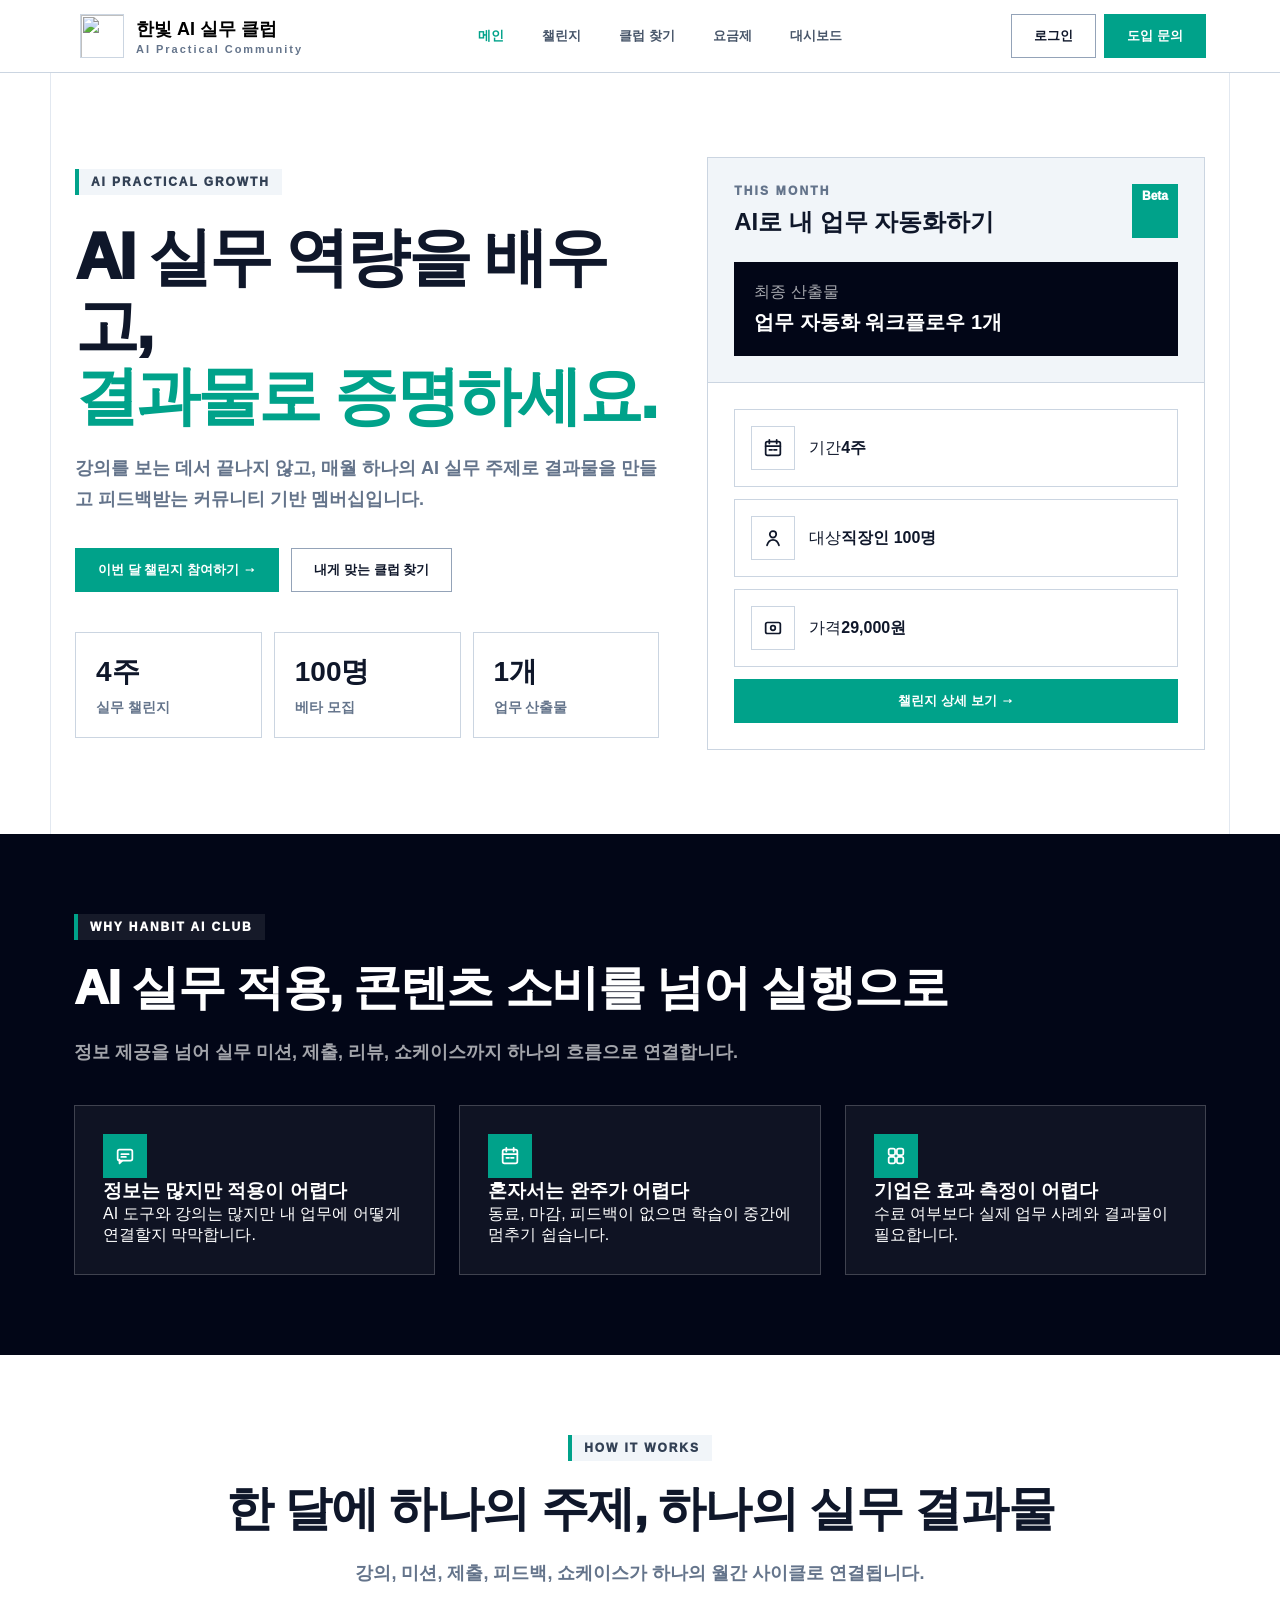
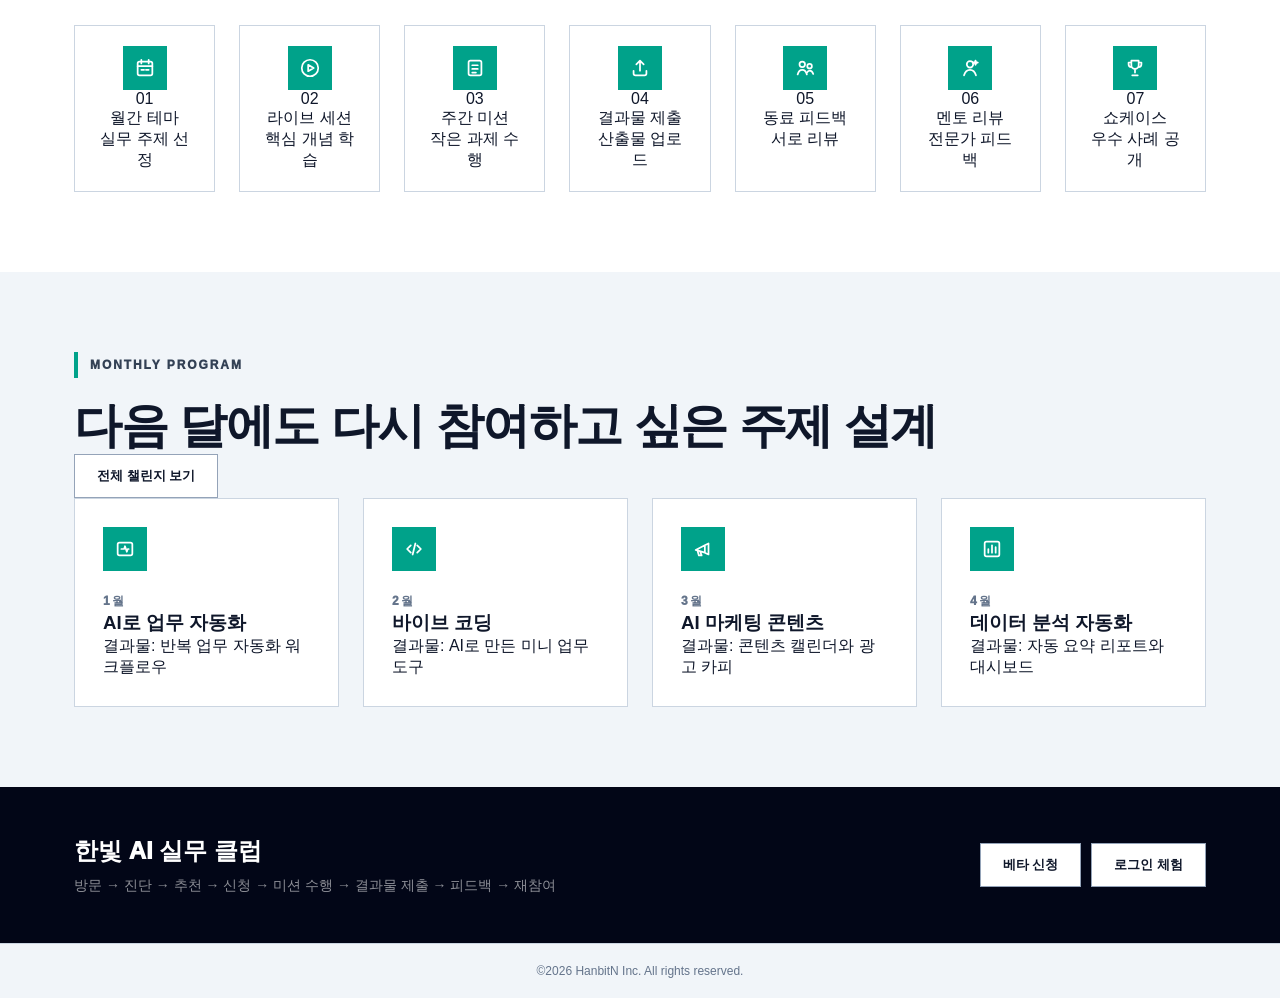
==== aiclub/index.html @ 235a1d07 "AI club prototype" ====
<!doctype html>
<html lang="ko">
<head>
<meta charset="utf-8">
<meta name="viewport" content="width=device-width, initial-scale=1">
<title>한빛 AI 실무 클럽</title>
<link rel="stylesheet" href="https://cdn.jsdelivr.net/gh/orioncactus/pretendard/dist/web/static/pretendard.css">
<style>
:root{--brand:#00A28A;--brand2:#008C78;--ink:#0f172a;--muted:#64748b;--line:#cbd5e1;--soft:#f1f5f9;--dark:#020617;--max:1180px}*{box-sizing:border-box}body{margin:0;font-family:Pretendard,-apple-system,BlinkMacSystemFont,"Segoe UI","Noto Sans KR",sans-serif;color:var(--ink);background:white}button,input,textarea{font-family:inherit}button{cursor:pointer}.container{max-width:var(--max);margin:auto;padding:0 24px}.header{position:sticky;top:0;z-index:10;background:rgba(255,255,255,.96);border-bottom:1px solid var(--line);backdrop-filter:blur(10px)}.navwrap{height:72px;display:flex;align-items:center;justify-content:space-between;gap:24px}.brand{display:flex;align-items:center;gap:12px;background:0;border:0;text-align:left}.brand img{width:44px;height:44px;border:1px solid var(--line);object-fit:cover}.brand b{font-size:18px}.brand small{display:block;margin-top:2px;color:var(--muted);font-size:11px;font-weight:800;letter-spacing:.18em}.nav{display:flex;gap:26px}.nav button{border:0;background:0;color:#475569;font-weight:850}.nav button.active,.nav button:hover{color:var(--brand)}.actions{display:flex;gap:8px}.btn{display:inline-flex;align-items:center;justify-content:center;min-height:44px;padding:0 22px;border:1px solid #94a3b8;background:white;color:var(--ink);font-weight:950}.btn.primary{background:var(--brand);border-color:var(--brand);color:#fff}.btn.primary:hover{background:var(--brand2);border-color:var(--brand2)}.btn.dark{background:var(--dark);border-color:var(--dark);color:#fff}.btn.block{width:100%}.page{display:none}.page.active{display:block}.hero{border-left:1px solid #e2e8f0;border-right:1px solid #e2e8f0;display:grid;grid-template-columns:1.08fr .92fr;gap:48px;align-items:center;padding:84px 24px}.eyebrow{display:inline-flex;border-left:4px solid var(--brand);background:var(--soft);padding:6px 12px;font-size:12px;font-weight:950;letter-spacing:.16em;color:#334155}.eyebrow.dark{background:rgba(255,255,255,.08);color:white}h1,h2,h3,p{margin:0}.hero h1{margin-top:28px;font-size:clamp(40px,6vw,64px);line-height:1.08;letter-spacing:-.045em;font-weight:950}.accent{display:block;color:var(--brand)}.lead{margin-top:22px;max-width:720px;color:var(--muted);font-size:18px;line-height:1.75;font-weight:600}.cta{display:flex;gap:12px;flex-wrap:wrap;margin-top:32px}.grid{display:grid;gap:24px}.g2{grid-template-columns:repeat(2,1fr)}.g3{grid-template-columns:repeat(3,1fr)}.g4{grid-template-columns:repeat(4,1fr)}.g7{grid-template-columns:repeat(7,1fr)}.stats{margin-top:40px;display:grid;grid-template-columns:repeat(3,1fr);gap:12px}.stat,.card{border:1px solid var(--line);background:white}.stat{padding:20px}.stat b{display:block;font-size:28px}.stat span{display:block;margin-top:8px;color:var(--muted);font-size:14px;font-weight:750}.card{padding:28px}.card.muted{background:var(--soft)}.challenge-card{padding:0;overflow:hidden}.challenge-head{background:var(--soft);border-bottom:1px solid var(--line);padding:26px}.kicker{color:var(--muted);font-size:12px;font-weight:950;letter-spacing:.18em}.badge{background:var(--brand);color:white;padding:5px 10px;font-size:12px;font-weight:950}.output{margin-top:24px;background:var(--dark);color:white;padding:20px}.bodygrid{padding:26px;display:grid;gap:12px}.meta{display:flex;align-items:center;gap:14px;border:1px solid var(--line);padding:16px;background:white}.ico{display:inline-flex;align-items:center;justify-content:center;width:44px;height:44px;border:1px solid var(--line);background:white}.ico.brand{background:var(--brand);border-color:var(--brand);color:white}.ico svg{width:22px;height:22px}.section{padding:80px 0}.soft{background:var(--soft)}.darksec{background:var(--dark);color:white}.darksec .lead{color:rgba(255,255,255,.64)}.darkcard{border:1px solid rgba(255,255,255,.2);background:rgba(255,255,255,.05);padding:28px}.title{margin-top:20px;font-size:clamp(30px,4vw,48px);line-height:1.15;font-weight:950;letter-spacing:-.03em}.center{text-align:center}.center .lead{margin-left:auto;margin-right:auto}.step{text-align:center;padding:20px}.content{background:var(--soft);padding:56px 0;min-height:600px}.page-title{margin-top:24px;font-size:clamp(36px,5vw,52px);line-height:1.12;font-weight:950;letter-spacing:-.035em}.two{display:grid;grid-template-columns:1fr 390px;gap:32px;align-items:start}.sticky{position:sticky;top:96px}.benefits{display:grid;grid-template-columns:repeat(4,1fr);gap:12px}.benefit{border:1px solid var(--line);background:#fff;padding:15px;font-size:14px;font-weight:900}.pricehead{background:var(--dark);color:#fff;padding:28px}.price{font-size:42px;font-weight:950;margin-top:8px}.question{border:1px solid var(--line);background:white;padding:28px}.options{margin-top:18px;display:grid;grid-template-columns:repeat(2,1fr);gap:10px}.opt{border:1px solid var(--line);background:white;padding:16px;text-align:left;font-weight:900}.opt.selected,.opt:hover{border-color:var(--brand)}.opt.selected{background:var(--brand);color:#fff}.progress{height:12px;background:#e2e8f0;margin-top:16px}.bar{height:12px;background:var(--brand);transition:.2s}.plans{display:grid;grid-template-columns:repeat(4,1fr);gap:20px;margin-top:40px}.plan{border:1px solid var(--line);background:white;padding:28px}.plan.featured{background:var(--dark);color:white}.features{margin:24px 0 0;padding:0;list-style:none;display:grid;gap:12px;font-size:14px;font-weight:750}.features li:before{content:'✓';color:var(--brand);margin-right:8px}.dash{display:flex;gap:24px}.sidebar{width:260px;flex:0 0 auto;border:1px solid var(--line);background:white;padding:16px;position:sticky;top:96px}.profile{background:var(--dark);color:#fff;padding:20px;margin-bottom:16px}.side button{display:flex;width:100%;gap:10px;align-items:center;border:0;background:white;color:var(--muted);padding:13px 14px;text-align:left;font-weight:900}.side button.active{background:var(--brand);color:white}.main{min-width:0;flex:1}.dashhead{display:flex;justify-content:space-between;gap:20px;margin-bottom:26px}.dashhead h1{font-size:40px;letter-spacing:-.035em}.dashgrid{display:grid;grid-template-columns:1.15fr .85fr;gap:24px;margin-top:24px}input,textarea{width:100%;border:1px solid var(--line);padding:14px 16px;font-size:14px;outline:0}input:focus,textarea:focus{border-color:var(--brand)}textarea{min-height:110px}.form{display:grid;gap:12px;margin-top:16px}.upload{border:1px dashed #94a3b8;background:white;padding:20px;text-align:center;color:var(--muted);font-weight:900}.feedback{background:var(--soft);padding:16px;margin-top:12px}.footer{background:var(--dark);color:white;padding:48px 0}.copy{background:var(--soft);border-top:1px solid var(--line);padding:20px;text-align:center;color:var(--muted);font-size:12px}.toast{position:fixed;right:24px;bottom:24px;background:var(--dark);color:white;padding:14px 18px;font-weight:800;display:none}.toast.show{display:block}@media(max-width:980px){.hero,.two,.dashgrid{grid-template-columns:1fr}.g3,.g4,.plans,.benefits{grid-template-columns:repeat(2,1fr)}.g7{grid-template-columns:repeat(2,1fr)}.nav{display:none}.sidebar{display:none}.dash{display:block}.sticky{position:static}}@media(max-width:640px){.container{padding:0 18px}.actions .btn:not(.primary){display:none}.g3,.g4,.g7,.plans,.benefits,.stats,.options{grid-template-columns:1fr}.hero{padding:56px 18px}}
</style>
</head><body>
<header class="header"><div class="container navwrap"><button class="brand" data-route="home"><img src="https://scontent-icn2-1.xx.fbcdn.net/v/t39.30808-1/326548931_492943676327918_807320210422121388_n.png?_nc_cat=108&ccb=1-7&_nc_sid=2d3e12&_nc_ohc=qcn6MmV_Q70Q7kNvwHmDeyx&_nc_oc=AdqftIad9giWXoiu8uVo6oJUlgmmDCxPbcldKEQoOxmNcZXVrv7255NJvP37ScXFH7U&_nc_zt=24&_nc_ht=scontent-icn2-1.xx&_nc_gid=fwsfoYr_4uWnLW7ANzWvug&_nc_ss=7b2a8&oh=00_Af4oN7SLvVawT05RVmYY4MB_zTmFO-a6euP2nDUbe6wngw&oe=6A097501"><span><b>한빛 AI 실무 클럽</b><small>AI Practical Community</small></span></button><nav class="nav"><button data-route="home">메인</button><button data-route="challenge">챌린지</button><button data-route="finder">클럽 찾기</button><button data-route="pricing">요금제</button><button data-route="dashboard">대시보드</button></nav><div class="actions"><button class="btn" data-route="dashboard">로그인</button><button class="btn primary" data-route="challenge">도입 문의</button></div></div></header><main><section id="home" class="page active"></section><section id="challenge" class="page"></section><section id="finder" class="page"></section><section id="pricing" class="page"></section><section id="dashboard" class="page"></section></main><footer class="footer"><div class="container" style="display:flex;justify-content:space-between;gap:24px;flex-wrap:wrap;align-items:center"><div><div style="font-size:24px;font-weight:950">한빛 AI 실무 클럽</div><p style="margin-top:10px;color:rgba(255,255,255,.55);font-size:14px">방문 → 진단 → 추천 → 신청 → 미션 수행 → 결과물 제출 → 피드백 → 재참여</p></div><div style="display:flex;gap:10px"><button class="btn" data-route="challenge">베타 신청</button><button class="btn" data-route="dashboard">로그인 체험</button></div></div></footer><footer class="copy">©2026 HanbitN Inc. All rights reserved.</footer><div id="toast" class="toast"></div>
<script>
const STORE={answers:'aiclub_answers',plan:'aiclub_plan',sub:'aiclub_sub'};const state={answers:JSON.parse(localStorage.getItem(STORE.answers)||'{}'),plan:localStorage.getItem(STORE.plan)||'Pro',sub:JSON.parse(localStorage.getItem(STORE.sub)||'null')};
const D={steps:[['월간 테마','실무 주제 선정','calendar'],['라이브 세션','핵심 개념 학습','play'],['주간 미션','작은 과제 수행','checklist'],['결과물 제출','산출물 업로드','upload'],['동료 피드백','서로 리뷰','community'],['멘토 리뷰','전문가 피드백','mentor'],['쇼케이스','우수 사례 공개','trophy']],themes:[['1월','AI로 업무 자동화','반복 업무 자동화 워크플로우','automation'],['2월','바이브 코딩','AI로 만든 미니 업무 도구','code'],['3월','AI 마케팅 콘텐츠','콘텐츠 캘린더와 광고 카피','marketing'],['4월','데이터 분석 자동화','자동 요약 리포트와 대시보드','analytics']],weeks:[['1주차','문제 정의','AI 적용 후보 리스트','내 업무에서 자동화 가능한 반복 업무를 찾습니다.','target'],['2주차','프롬프트 작성','직무별 프롬프트 3개','업무용 프롬프트를 설계하고 실제 업무에 테스트합니다.','prompt'],['3주차','자동화 설계','업무 자동화 프로세스','AI 도구를 연결해 반복 업무 워크플로우를 구성합니다.','workflow'],['4주차','결과 공유','최종 업무 적용 사례','완성한 결과물을 발표하고 동료·멘토 피드백을 받습니다.','presentation']],plans:[['Free','0원','서비스를 가볍게 둘러보고 싶은 사용자',['공개 아티클','맛보기 미션','뉴스레터','일부 공개 세션']],['Club','19,900원','월간 미션과 커뮤니티 참여를 원하는 실무자',['월간 라이브 세션','주간 실습 미션','커뮤니티 참여','템플릿·프롬프트 제공']],['Pro','39,000원','결과물을 제출하고 쇼케이스까지 참여하는 핵심 플랜',['Club 전체 혜택','결과물 제출','우수 사례 리뷰 참여','월말 쇼케이스','수료 배지'],true],['Mentor','99,000원+','멘토 피드백과 소그룹 세션이 필요한 고관여 사용자',['Pro 전체 혜택','멘토 피드백','소그룹 세션','포트폴리오 리뷰']]]};
function icon(n){const c='fill="none" stroke="currentColor" stroke-width="1.9" stroke-linecap="round" stroke-linejoin="round"';const m={calendar:`<rect ${c} x="4" y="5" width="16" height="15" rx="2"/><path ${c} d="M8 3v4M16 3v4M4 10h16M8 14h3M13 14h3"/>`,play:`<circle ${c} cx="12" cy="12" r="9"/><path ${c} d="M10 8.5l6 3.5-6 3.5v-7z"/>`,checklist:`<rect ${c} x="5" y="4" width="14" height="16" rx="2"/><path ${c} d="M9 9h6M9 13h6M9 17h4"/>`,upload:`<path ${c} d="M12 15V4M8 8l4-4 4 4M5 15v3a2 2 0 002 2h10a2 2 0 002-2v-3"/>`,community:`<circle ${c} cx="9" cy="8" r="3"/><circle ${c} cx="17" cy="10" r="2.5"/><path ${c} d="M4 19c.8-3.2 2.8-5 5-5s4.2 1.8 5 5M14 17.5c.7-1.7 1.8-2.6 3.2-2.6 1.7 0 3 1.2 3.8 3.6"/>`,mentor:`<circle ${c} cx="12" cy="8" r="3.5"/><path ${c} d="M5.5 20c1.1-4 3.4-6 6.5-6s5.4 2 6.5 6M18 4l.7 1.7L20.5 6l-1.8.7L18 8.5l-.7-1.8L15.5 6l1.8-.3L18 4z"/>`,trophy:`<path ${c} d="M8 4h8v5a4 4 0 01-8 0V4zM8 6H5v2a3 3 0 003 3M16 6h3v2a3 3 0 01-3 3M12 13v4M9 20h6"/>`,automation:`<rect ${c} x="4" y="5" width="16" height="14" rx="2"/><path ${c} d="M8 12h3l1-3 2 6 1-3h1"/>`,code:`<path ${c} d="M8.5 8L4.5 12l4 4M15.5 8l4 4-4 4M13.5 6l-3 12"/>`,marketing:`<path ${c} d="M4 13l10-5v8L4 13zM14 8l4-2v12l-4-2M6 14l1.5 5h3L9 15"/>`,analytics:`<rect ${c} x="4" y="4" width="16" height="16" rx="2"/><path ${c} d="M8 16v-4M12 16V8M16 16v-6"/>`,target:`<circle ${c} cx="12" cy="12" r="8"/><circle ${c} cx="12" cy="12" r="4"/><path ${c} d="M12 2v3M12 19v3M2 12h3M19 12h3"/>`,prompt:`<rect ${c} x="4" y="5" width="16" height="12" rx="2"/><path ${c} d="M8 10h8M8 13h5M9 17l-3 3v-4"/>`,workflow:`<rect ${c} x="4" y="4" width="6" height="6" rx="2"/><rect ${c} x="14" y="4" width="6" height="6" rx="2"/><rect ${c} x="9" y="14" width="6" height="6" rx="2"/><path ${c} d="M10 7h4M17 10v2a2 2 0 01-2 2h-1M7 10v2a2 2 0 002 2h1"/>`,presentation:`<rect ${c} x="4" y="4" width="16" height="11" rx="2"/><path ${c} d="M12 15v5M9 20h6M8 8h8M8 11h5"/>`,user:`<circle ${c} cx="12" cy="8" r="3.5"/><path ${c} d="M5.5 20c1.1-4 3.4-6 6.5-6s5.4 2 6.5 6"/>`,money:`<rect ${c} x="4" y="6" width="16" height="12" rx="2"/><circle ${c} cx="12" cy="12" r="2.5"/>`,dashboard:`<rect ${c} x="4" y="4" width="7" height="7" rx="2"/><rect ${c} x="13" y="4" width="7" height="7" rx="2"/><rect ${c} x="4" y="13" width="7" height="7" rx="2"/><rect ${c} x="13" y="13" width="7" height="7" rx="2"/>`,feedback:`<path ${c} d="M5 6h14v10H9l-4 4V6zM9 10h6M9 13h4"/>`,book:`<path ${c} d="M5 5.5A2.5 2.5 0 017.5 3H20v16H7.5A2.5 2.5 0 005 21.5v-16zM5 5.5A2.5 2.5 0 017.5 8H20"/>`,settings:`<circle ${c} cx="12" cy="12" r="3"/><path ${c} d="M12 3v3M12 18v3M4.8 6.8l2.1 2.1M17.1 17.1l2.1 2.1M3 12h3M18 12h3M4.8 17.2l2.1-2.1M17.1 6.9l2.1-2.1"/>`,notification:`<path ${c} d="M6 17h12l-1.5-2.2V11a4.5 4.5 0 00-9 0v3.8L6 17z"/><path ${c} d="M10 19a2 2 0 004 0"/>`};return `<svg viewBox="0 0 24 24">${m[n]||m.checklist}</svg>`}function ib(n,b=false){return `<span class="ico ${b?'brand':''}">${icon(n)}</span>`}function st(v,l){return `<div class="stat"><b>${v}</b><span>${l}</span></div>`}function go(r){history.replaceState(null,'',`#${r}`);document.querySelectorAll('.page').forEach(p=>p.classList.toggle('active',p.id===r));document.querySelectorAll('[data-route]').forEach(b=>b.classList.toggle('active',b.dataset.route===r));window.scrollTo({top:0,behavior:'smooth'});if(r==='dashboard')renderDashboard()}function toast(m){let t=document.querySelector('#toast');t.textContent=m;t.classList.add('show');setTimeout(()=>t.classList.remove('show'),2000)}
function renderHome(){document.querySelector('#home').innerHTML=`<section><div class="container hero"><div><span class="eyebrow">AI PRACTICAL GROWTH</span><h1>AI 실무 역량을 배우고,<span class="accent">결과물로 증명하세요.</span></h1><p class="lead">강의를 보는 데서 끝나지 않고, 매월 하나의 AI 실무 주제로 결과물을 만들고 피드백받는 커뮤니티 기반 멤버십입니다.</p><div class="cta"><button class="btn primary" data-route="challenge">이번 달 챌린지 참여하기 →</button><button class="btn" data-route="finder">내게 맞는 클럽 찾기</button></div><div class="stats">${st('4주','실무 챌린지')}${st('100명','베타 모집')}${st('1개','업무 산출물')}</div></div><div class="card challenge-card"><div class="challenge-head"><div style="display:flex;justify-content:space-between"><div><p class="kicker">THIS MONTH</p><h3 style="margin-top:8px;font-size:24px">AI로 내 업무 자동화하기</h3></div><span class="badge">Beta</span></div><div class="output"><span style="color:rgba(255,255,255,.65)">최종 산출물</span><b style="display:block;margin-top:6px;font-size:20px">업무 자동화 워크플로우 1개</b></div></div><div class="bodygrid">${[['calendar','기간','4주'],['user','대상','직장인 100명'],['money','가격','29,000원']].map(x=>`<div class="meta">${ib(x[0])}<div><span class="stat-label">${x[1]}</span><b>${x[2]}</b></div></div>`).join('')}<button class="btn primary" data-route="challenge">챌린지 상세 보기 →</button></div></div></div></section><section class="section darksec"><div class="container"><span class="eyebrow dark">WHY HANBIT AI CLUB</span><h2 class="title">AI 실무 적용, 콘텐츠 소비를 넘어 실행으로</h2><p class="lead">정보 제공을 넘어 실무 미션, 제출, 리뷰, 쇼케이스까지 하나의 흐름으로 연결합니다.</p><div class="grid g3" style="margin-top:36px">${[['prompt','정보는 많지만 적용이 어렵다','AI 도구와 강의는 많지만 내 업무에 어떻게 연결할지 막막합니다.'],['calendar','혼자서는 완주가 어렵다','동료, 마감, 피드백이 없으면 학습이 중간에 멈추기 쉽습니다.'],['dashboard','기업은 효과 측정이 어렵다','수료 여부보다 실제 업무 사례와 결과물이 필요합니다.']].map(x=>`<div class="darkcard">${ib(x[0],true)}<h3 class="card-title">${x[1]}</h3><p class="card-desc">${x[2]}</p></div>`).join('')}</div></div></section><section class="section"><div class="container center"><span class="eyebrow">HOW IT WORKS</span><h2 class="title">한 달에 하나의 주제, 하나의 실무 결과물</h2><p class="lead">강의, 미션, 제출, 피드백, 쇼케이스가 하나의 월간 사이클로 연결됩니다.</p><div class="grid g7" style="margin-top:36px">${D.steps.map((x,i)=>`<div class="step card">${ib(x[2],true)}<div class="step-no">0${i+1}</div><div class="step-title">${x[0]}</div><div class="step-desc">${x[1]}</div></div>`).join('')}</div></div></section><section class="section soft"><div class="container"><div class="split-head"><div><span class="eyebrow">MONTHLY PROGRAM</span><h2 class="title">다음 달에도 다시 참여하고 싶은 주제 설계</h2></div><button class="btn" data-route="challenge">전체 챌린지 보기</button></div><div class="grid g4">${D.themes.map(x=>`<div class="card theme-card">${ib(x[3],true)}<div class="kicker" style="margin-top:22px">${x[0]}</div><h3>${x[1]}</h3><p>결과물: ${x[2]}</p></div>`).join('')}</div></div></section>`}
function renderChallenge(){document.querySelector('#challenge').innerHTML=`<div class="content"><div class="container two"><section><span class="eyebrow">THIS MONTH CHALLENGE</span><h1 class="page-title">AI로 내 업무 자동화하기</h1><p class="lead">반복 업무를 찾아 AI 도구와 프롬프트를 활용해 자동화 워크플로우를 설계하는 4주 실습형 챌린지입니다.</p><div class="grid g4" style="margin-top:32px">${st('4주','진행 기간')}${st('100명','모집 인원')}${st('29,000원','베타 가격')}${st('입문~중급','난이도')}</div><section class="section-sm"><h2 class="title" style="font-size:32px">4주 커리큘럼</h2><div class="grid g2" style="margin-top:28px">${D.weeks.map(x=>`<div class="card"><div style="display:flex;gap:16px">${ib(x[4],true)}<div><div class="kicker">${x[0]}</div><h3 class="card-title" style="margin-top:8px">${x[1]}</h3><p class="card-desc">${x[3]}</p><div class="soft" style="margin-top:18px;padding:16px;font-weight:900">산출물: ${x[2]}</div></div></div></div>`).join('')}</div></section><section><h2 class="title" style="font-size:32px">제공 혜택</h2><div class="benefits" style="margin-top:28px">${['라이브 세션','주간 실습 미션','미션 템플릿','동료 피드백','멘토 리뷰 기회','우수 결과물 쇼케이스','수료 배지','한빛 추천 자료'].map(x=>`<div class="benefit"><span style="color:var(--brand);font-weight:950">✓</span>${x}</div>`).join('')}</div></section></section><aside class="sticky"><div class="price-panel"><div class="pricehead"><span style="color:rgba(255,255,255,.65)">결제 예정 금액</span><div class="price">29,000원</div><p style="margin-top:14px;color:rgba(255,255,255,.65);line-height:1.6">베타 정가 79,000원에서 29,000원으로 진행됩니다.</p></div><div style="padding:24px"><button class="btn primary block" data-route="pricing">멤버십 선택하고 신청</button><button class="btn block" style="margin-top:10px" data-route="finder">내게 맞는지 진단하기</button></div></div></aside></div></div>`}
function rec(){return state.answers.mode==='멘토 피드백까지'?'AI 업무 자동화 챌린지 + Mentor 멤버십':state.answers.mode==='결과물 제출까지'?'AI 업무 자동화 챌린지 + Pro 멤버십':state.answers.mode==='기업/팀 단위 참여'?'기업 AI 실무 챌린지':'AI 업무 자동화 챌린지 + Club 멤버십'}
function renderFinder(){const qs=[['role','1. 현재 직무는 무엇인가요?',['마케팅','기획/PM','개발','데이터 분석','교육/강의','기타']],['level','2. AI를 어느 정도 사용하고 있나요?',['거의 사용하지 않음','가끔 사용','업무에 일부 활용','적극 활용 중']],['problem','3. 가장 해결하고 싶은 문제는 무엇인가요?',['반복 업무 자동화','콘텐츠 제작','데이터 분석','서비스 기획','코딩/개발','보고서 작성']],['mode','4. 원하는 참여 방식은 무엇인가요?',['가볍게 참여','결과물 제출까지','멘토 피드백까지','기업/팀 단위 참여']]];const c=Object.values(state.answers).filter(Boolean).length;document.querySelector('#finder').innerHTML=`<div class="content"><div class="container two"><section><span class="eyebrow">FIND YOUR CLUB</span><h1 class="page-title">내게 맞는 클럽 찾기</h1><p class="lead">간단한 질문에 답하면 지금 가장 적합한 챌린지와 멤버십을 추천합니다.</p><div style="display:grid;gap:20px;margin-top:36px">${qs.map(q=>`<div class="question"><h3>${q[1]}</h3><div class="options">${q[2].map(o=>`<button class="opt ${state.answers[q[0]]===o?'selected':''}" data-answer-id="${q[0]}" data-answer-value="${o}">${o}</button>`).join('')}</div></div>`).join('')}</div></section><aside class="sticky"><div class="card"><div class="kicker">진단 진행률</div><div class="progress"><div class="bar" style="width:${c/4*100}%"></div></div><span class="stat-label">${c}/4 완료</span><div class="soft" style="padding:24px;margin-top:28px"><div class="kicker">추천 결과</div><h3 style="font-size:24px;margin-top:12px">${c===4?rec():'질문에 답하면 추천이 표시됩니다'}</h3>${c===4?'<p style="margin-top:12px;color:var(--muted)">예상 결과물: 업무 자동화 워크플로우 1개와 실무 적용 사례</p>':''}</div><button class="btn primary block" ${c<4?'disabled':''} data-route="pricing" style="margin-top:24px">추천 플랜 보기</button></div></aside></div></div>`}
function renderPricing(){document.querySelector('#pricing').innerHTML=`<div class="content"><div class="container"><span class="eyebrow">PRICING</span><h1 class="page-title">내 목표에 맞는 방식으로 참여하세요</h1><p class="lead">가볍게 시작하는 Free부터 멘토 피드백을 받을 수 있는 Mentor까지, 학습 목적과 몰입도에 따라 선택할 수 있습니다.</p><div class="plans">${D.plans.map(p=>`<div class="plan ${p[4]?'featured':''}"><div style="display:flex;justify-content:space-between"><div class="plan-name">${p[0]}</div>${p[4]?'<span class="badge">추천</span>':''}</div><div class="plan-price">${p[1]}</div><p class="plan-desc">${p[2]}</p><ul class="features">${p[3].map(f=>`<li>${f}</li>`).join('')}</ul><button class="btn ${p[4]?'':'primary'} block" data-plan="${p[0]}" style="margin-top:28px">선택하기</button></div>`).join('')}</div></div></div>`}
function renderDashboard(){const s=state.sub;document.querySelector('#dashboard').innerHTML=`<div class="content"><div class="container dash"><aside class="sidebar"><div class="profile"><div style="color:rgba(255,255,255,.65)">${state.plan} 멤버</div><b>송관님</b></div><div class="side">${[['dashboard','대시보드'],['checklist','내 챌린지'],['upload','미션 제출'],['feedback','피드백'],['trophy','쇼케이스'],['book','템플릿'],['settings','설정']].map((x,i)=>`<button class="${i===0?'active':''}">${icon(x[0])}${x[1]}</button>`).join('')}</div></aside><main class="main"><div class="dashhead"><div><h1>커뮤니티 대시보드</h1><p class="muted">현재 참여 중인 챌린지와 이번 주 미션을 확인하세요.</p></div><button class="btn primary">${icon('notification')} 알림 3개</button></div><div class="grid g4">${st('AI 업무 자동화','참여 중인 챌린지')}${st(s?'75%':'50%','내 진행률')}${st('D-3','제출 마감')}${st(s?'6개':'5개','받은 피드백')}</div><div class="dashgrid"><section class="card"><div style="display:flex;justify-content:space-between"><div><div class="kicker">이번 주 미션</div><h2 style="font-size:32px">프롬프트 작성</h2></div><span class="soft" style="padding:8px 14px;font-weight:950">2주차</span></div><p style="margin-top:18px;color:var(--muted);line-height:1.75">업무용 프롬프트 3개를 작성하고 실제 업무 결과와 함께 제출하세요.</p><div class="soft" style="border:1px solid var(--line);margin-top:24px;padding:22px"><h3>미션 제출 폼</h3><form id="mission-form" class="form"><input name="title" placeholder="결과물 제목" value="${s?.title||''}" required><textarea name="body" placeholder="업무 문제 설명, 사용한 AI 도구, 프롬프트, 배운 점을 작성하세요." required>${s?.body||''}</textarea><input name="link" placeholder="결과물 링크 URL" value="${s?.link||''}"><div class="upload">${icon('upload')} 파일 업로드 영역</div><button class="btn primary" type="submit">제출하기</button></form></div></section><aside><div class="card"><h3>최근 피드백</h3>${[['김민지','프롬프트 목적이 명확해서 바로 적용해볼 수 있겠어요.'],['멘토 박준형',s?'제출한 워크플로우가 좋아요.':'입력 데이터 예시를 추가하면 재현성이 더 좋아집니다.'],['이수현','저도 비슷한 업무가 있어 템플릿을 참고하고 싶습니다.']].map(x=>`<div class="feedback"><b>${x[0]}</b><p style="margin-top:6px;color:var(--muted)">${x[1]}</p></div>`).join('')}</div></aside></div></main></div></div>`}
function bind(){document.querySelectorAll('[data-route]').forEach(e=>e.onclick=()=>go(e.dataset.route));document.querySelectorAll('[data-answer-id]').forEach(e=>e.onclick=()=>{state.answers[e.dataset.answerId]=e.dataset.answerValue;localStorage.setItem(STORE.answers,JSON.stringify(state.answers));renderFinder();bind()});document.querySelectorAll('[data-plan]').forEach(e=>e.onclick=()=>{state.plan=e.dataset.plan;localStorage.setItem(STORE.plan,state.plan);toast(`${state.plan} 플랜이 선택되었습니다.`);go('dashboard')});let f=document.querySelector('#mission-form');if(f)f.onsubmit=e=>{e.preventDefault();let d=new FormData(f);state.sub={title:d.get('title'),body:d.get('body'),link:d.get('link')};localStorage.setItem(STORE.sub,JSON.stringify(state.sub));toast('미션이 제출되었습니다.');renderDashboard();bind()}}
function render(){renderHome();renderChallenge();renderFinder();renderPricing();renderDashboard();bind()}window.onhashchange=()=>{let r=location.hash.slice(1)||'home';if(['home','challenge','finder','pricing','dashboard'].includes(r))go(r)};render();go(location.hash.slice(1)||'home');
</script></body></html>
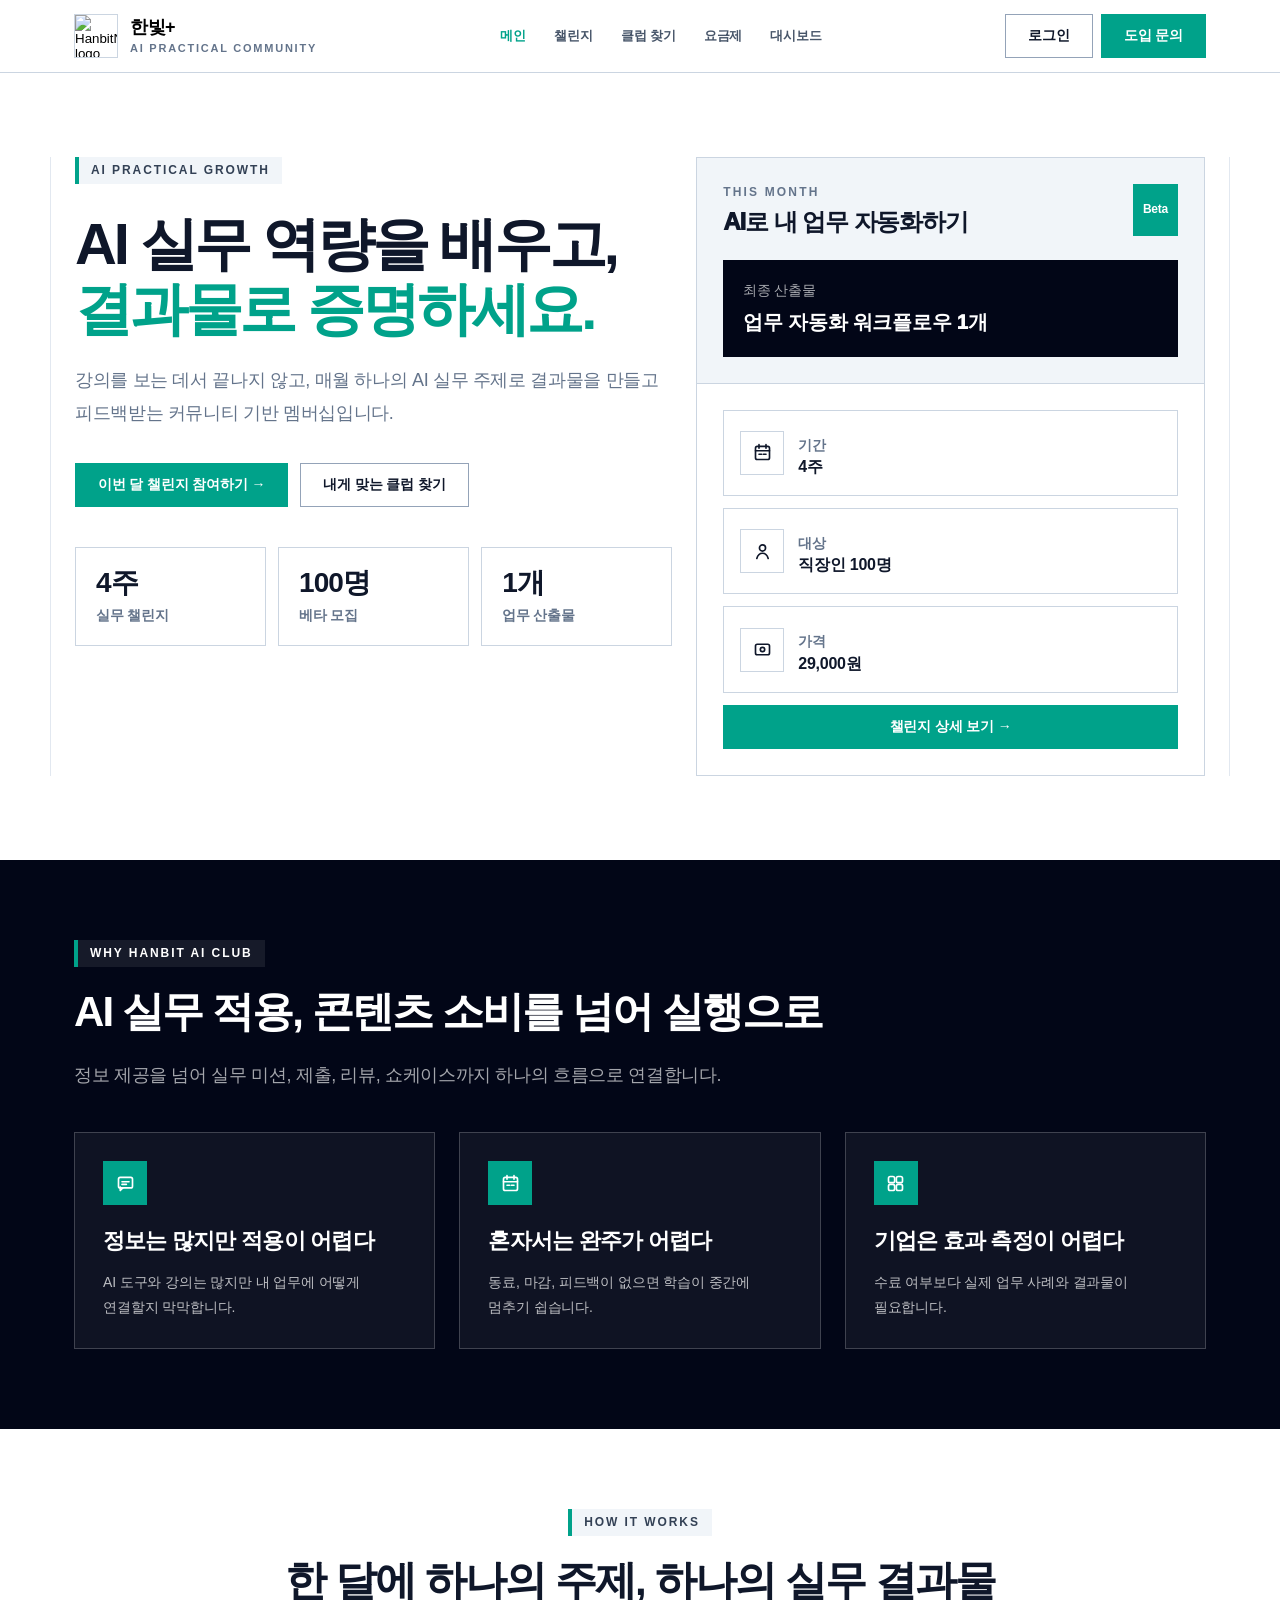
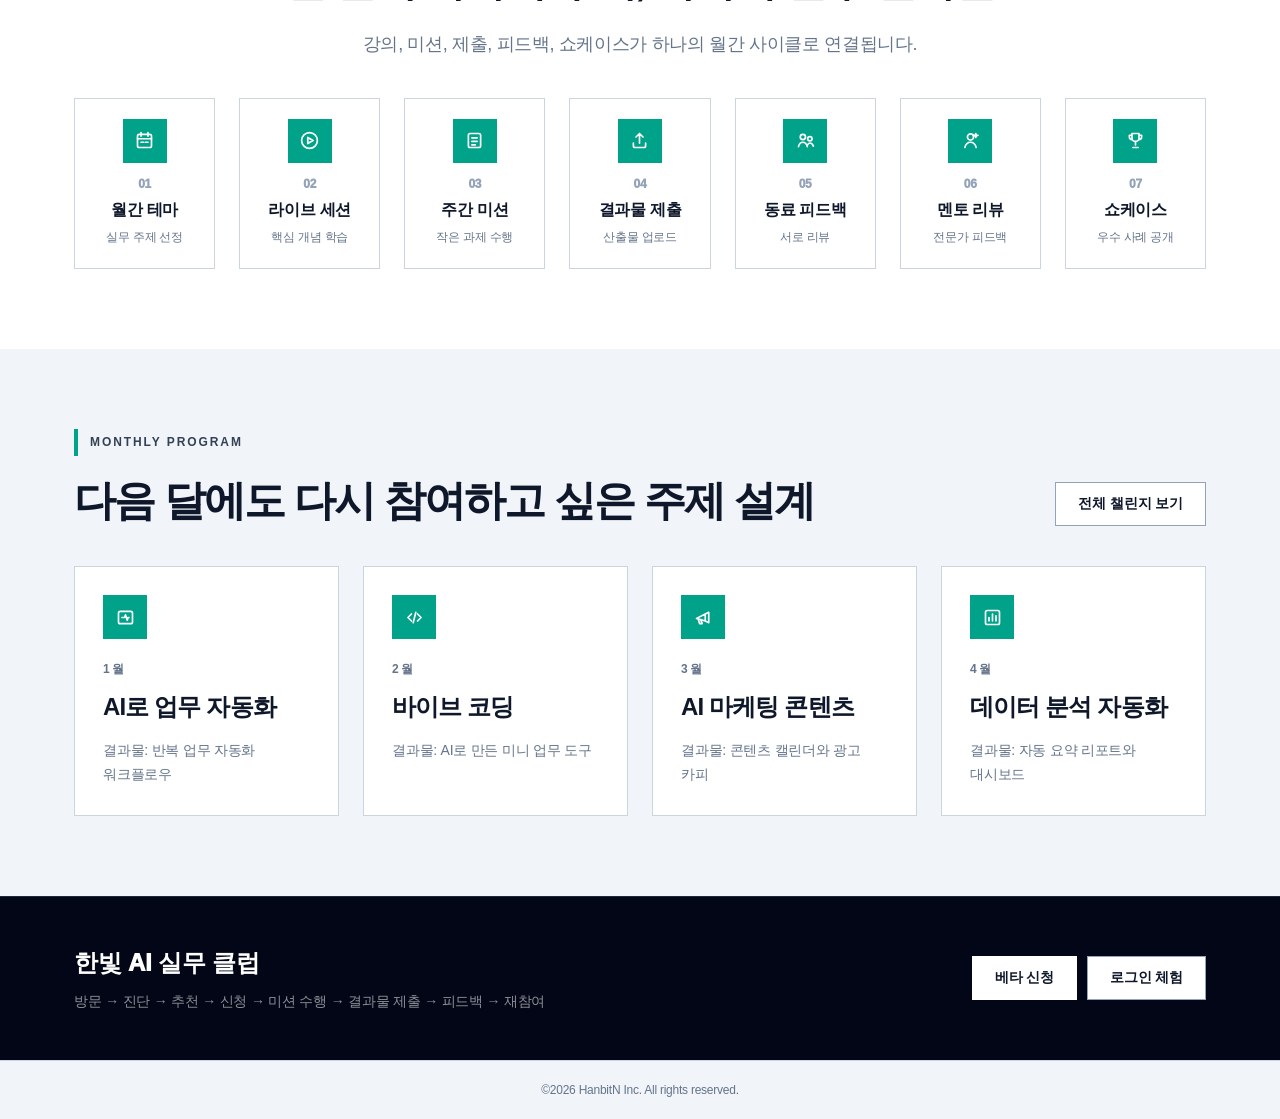
==== commit 26e6997b: "AI" ====
--- a/aiclub/index.html
+++ b/aiclub/index.html
@@ -1,25 +1,463 @@
 <!doctype html>
 <html lang="ko">
 <head>
-<meta charset="utf-8">
-<meta name="viewport" content="width=device-width, initial-scale=1">
-<title>한빛 AI 실무 클럽</title>
-<link rel="stylesheet" href="https://cdn.jsdelivr.net/gh/orioncactus/pretendard/dist/web/static/pretendard.css">
-<style>
-:root{--brand:#00A28A;--brand2:#008C78;--ink:#0f172a;--muted:#64748b;--line:#cbd5e1;--soft:#f1f5f9;--dark:#020617;--max:1180px}*{box-sizing:border-box}body{margin:0;font-family:Pretendard,-apple-system,BlinkMacSystemFont,"Segoe UI","Noto Sans KR",sans-serif;color:var(--ink);background:white}button,input,textarea{font-family:inherit}button{cursor:pointer}.container{max-width:var(--max);margin:auto;padding:0 24px}.header{position:sticky;top:0;z-index:10;background:rgba(255,255,255,.96);border-bottom:1px solid var(--line);backdrop-filter:blur(10px)}.navwrap{height:72px;display:flex;align-items:center;justify-content:space-between;gap:24px}.brand{display:flex;align-items:center;gap:12px;background:0;border:0;text-align:left}.brand img{width:44px;height:44px;border:1px solid var(--line);object-fit:cover}.brand b{font-size:18px}.brand small{display:block;margin-top:2px;color:var(--muted);font-size:11px;font-weight:800;letter-spacing:.18em}.nav{display:flex;gap:26px}.nav button{border:0;background:0;color:#475569;font-weight:850}.nav button.active,.nav button:hover{color:var(--brand)}.actions{display:flex;gap:8px}.btn{display:inline-flex;align-items:center;justify-content:center;min-height:44px;padding:0 22px;border:1px solid #94a3b8;background:white;color:var(--ink);font-weight:950}.btn.primary{background:var(--brand);border-color:var(--brand);color:#fff}.btn.primary:hover{background:var(--brand2);border-color:var(--brand2)}.btn.dark{background:var(--dark);border-color:var(--dark);color:#fff}.btn.block{width:100%}.page{display:none}.page.active{display:block}.hero{border-left:1px solid #e2e8f0;border-right:1px solid #e2e8f0;display:grid;grid-template-columns:1.08fr .92fr;gap:48px;align-items:center;padding:84px 24px}.eyebrow{display:inline-flex;border-left:4px solid var(--brand);background:var(--soft);padding:6px 12px;font-size:12px;font-weight:950;letter-spacing:.16em;color:#334155}.eyebrow.dark{background:rgba(255,255,255,.08);color:white}h1,h2,h3,p{margin:0}.hero h1{margin-top:28px;font-size:clamp(40px,6vw,64px);line-height:1.08;letter-spacing:-.045em;font-weight:950}.accent{display:block;color:var(--brand)}.lead{margin-top:22px;max-width:720px;color:var(--muted);font-size:18px;line-height:1.75;font-weight:600}.cta{display:flex;gap:12px;flex-wrap:wrap;margin-top:32px}.grid{display:grid;gap:24px}.g2{grid-template-columns:repeat(2,1fr)}.g3{grid-template-columns:repeat(3,1fr)}.g4{grid-template-columns:repeat(4,1fr)}.g7{grid-template-columns:repeat(7,1fr)}.stats{margin-top:40px;display:grid;grid-template-columns:repeat(3,1fr);gap:12px}.stat,.card{border:1px solid var(--line);background:white}.stat{padding:20px}.stat b{display:block;font-size:28px}.stat span{display:block;margin-top:8px;color:var(--muted);font-size:14px;font-weight:750}.card{padding:28px}.card.muted{background:var(--soft)}.challenge-card{padding:0;overflow:hidden}.challenge-head{background:var(--soft);border-bottom:1px solid var(--line);padding:26px}.kicker{color:var(--muted);font-size:12px;font-weight:950;letter-spacing:.18em}.badge{background:var(--brand);color:white;padding:5px 10px;font-size:12px;font-weight:950}.output{margin-top:24px;background:var(--dark);color:white;padding:20px}.bodygrid{padding:26px;display:grid;gap:12px}.meta{display:flex;align-items:center;gap:14px;border:1px solid var(--line);padding:16px;background:white}.ico{display:inline-flex;align-items:center;justify-content:center;width:44px;height:44px;border:1px solid var(--line);background:white}.ico.brand{background:var(--brand);border-color:var(--brand);color:white}.ico svg{width:22px;height:22px}.section{padding:80px 0}.soft{background:var(--soft)}.darksec{background:var(--dark);color:white}.darksec .lead{color:rgba(255,255,255,.64)}.darkcard{border:1px solid rgba(255,255,255,.2);background:rgba(255,255,255,.05);padding:28px}.title{margin-top:20px;font-size:clamp(30px,4vw,48px);line-height:1.15;font-weight:950;letter-spacing:-.03em}.center{text-align:center}.center .lead{margin-left:auto;margin-right:auto}.step{text-align:center;padding:20px}.content{background:var(--soft);padding:56px 0;min-height:600px}.page-title{margin-top:24px;font-size:clamp(36px,5vw,52px);line-height:1.12;font-weight:950;letter-spacing:-.035em}.two{display:grid;grid-template-columns:1fr 390px;gap:32px;align-items:start}.sticky{position:sticky;top:96px}.benefits{display:grid;grid-template-columns:repeat(4,1fr);gap:12px}.benefit{border:1px solid var(--line);background:#fff;padding:15px;font-size:14px;font-weight:900}.pricehead{background:var(--dark);color:#fff;padding:28px}.price{font-size:42px;font-weight:950;margin-top:8px}.question{border:1px solid var(--line);background:white;padding:28px}.options{margin-top:18px;display:grid;grid-template-columns:repeat(2,1fr);gap:10px}.opt{border:1px solid var(--line);background:white;padding:16px;text-align:left;font-weight:900}.opt.selected,.opt:hover{border-color:var(--brand)}.opt.selected{background:var(--brand);color:#fff}.progress{height:12px;background:#e2e8f0;margin-top:16px}.bar{height:12px;background:var(--brand);transition:.2s}.plans{display:grid;grid-template-columns:repeat(4,1fr);gap:20px;margin-top:40px}.plan{border:1px solid var(--line);background:white;padding:28px}.plan.featured{background:var(--dark);color:white}.features{margin:24px 0 0;padding:0;list-style:none;display:grid;gap:12px;font-size:14px;font-weight:750}.features li:before{content:'✓';color:var(--brand);margin-right:8px}.dash{display:flex;gap:24px}.sidebar{width:260px;flex:0 0 auto;border:1px solid var(--line);background:white;padding:16px;position:sticky;top:96px}.profile{background:var(--dark);color:#fff;padding:20px;margin-bottom:16px}.side button{display:flex;width:100%;gap:10px;align-items:center;border:0;background:white;color:var(--muted);padding:13px 14px;text-align:left;font-weight:900}.side button.active{background:var(--brand);color:white}.main{min-width:0;flex:1}.dashhead{display:flex;justify-content:space-between;gap:20px;margin-bottom:26px}.dashhead h1{font-size:40px;letter-spacing:-.035em}.dashgrid{display:grid;grid-template-columns:1.15fr .85fr;gap:24px;margin-top:24px}input,textarea{width:100%;border:1px solid var(--line);padding:14px 16px;font-size:14px;outline:0}input:focus,textarea:focus{border-color:var(--brand)}textarea{min-height:110px}.form{display:grid;gap:12px;margin-top:16px}.upload{border:1px dashed #94a3b8;background:white;padding:20px;text-align:center;color:var(--muted);font-weight:900}.feedback{background:var(--soft);padding:16px;margin-top:12px}.footer{background:var(--dark);color:white;padding:48px 0}.copy{background:var(--soft);border-top:1px solid var(--line);padding:20px;text-align:center;color:var(--muted);font-size:12px}.toast{position:fixed;right:24px;bottom:24px;background:var(--dark);color:white;padding:14px 18px;font-weight:800;display:none}.toast.show{display:block}@media(max-width:980px){.hero,.two,.dashgrid{grid-template-columns:1fr}.g3,.g4,.plans,.benefits{grid-template-columns:repeat(2,1fr)}.g7{grid-template-columns:repeat(2,1fr)}.nav{display:none}.sidebar{display:none}.dash{display:block}.sticky{position:static}}@media(max-width:640px){.container{padding:0 18px}.actions .btn:not(.primary){display:none}.g3,.g4,.g7,.plans,.benefits,.stats,.options{grid-template-columns:1fr}.hero{padding:56px 18px}}
-</style>
-</head><body>
-<header class="header"><div class="container navwrap"><button class="brand" data-route="home"><img src="https://scontent-icn2-1.xx.fbcdn.net/v/t39.30808-1/326548931_492943676327918_807320210422121388_n.png?_nc_cat=108&ccb=1-7&_nc_sid=2d3e12&_nc_ohc=qcn6MmV_Q70Q7kNvwHmDeyx&_nc_oc=AdqftIad9giWXoiu8uVo6oJUlgmmDCxPbcldKEQoOxmNcZXVrv7255NJvP37ScXFH7U&_nc_zt=24&_nc_ht=scontent-icn2-1.xx&_nc_gid=fwsfoYr_4uWnLW7ANzWvug&_nc_ss=7b2a8&oh=00_Af4oN7SLvVawT05RVmYY4MB_zTmFO-a6euP2nDUbe6wngw&oe=6A097501"><span><b>한빛 AI 실무 클럽</b><small>AI Practical Community</small></span></button><nav class="nav"><button data-route="home">메인</button><button data-route="challenge">챌린지</button><button data-route="finder">클럽 찾기</button><button data-route="pricing">요금제</button><button data-route="dashboard">대시보드</button></nav><div class="actions"><button class="btn" data-route="dashboard">로그인</button><button class="btn primary" data-route="challenge">도입 문의</button></div></div></header><main><section id="home" class="page active"></section><section id="challenge" class="page"></section><section id="finder" class="page"></section><section id="pricing" class="page"></section><section id="dashboard" class="page"></section></main><footer class="footer"><div class="container" style="display:flex;justify-content:space-between;gap:24px;flex-wrap:wrap;align-items:center"><div><div style="font-size:24px;font-weight:950">한빛 AI 실무 클럽</div><p style="margin-top:10px;color:rgba(255,255,255,.55);font-size:14px">방문 → 진단 → 추천 → 신청 → 미션 수행 → 결과물 제출 → 피드백 → 재참여</p></div><div style="display:flex;gap:10px"><button class="btn" data-route="challenge">베타 신청</button><button class="btn" data-route="dashboard">로그인 체험</button></div></div></footer><footer class="copy">©2026 HanbitN Inc. All rights reserved.</footer><div id="toast" class="toast"></div>
-<script>
-const STORE={answers:'aiclub_answers',plan:'aiclub_plan',sub:'aiclub_sub'};const state={answers:JSON.parse(localStorage.getItem(STORE.answers)||'{}'),plan:localStorage.getItem(STORE.plan)||'Pro',sub:JSON.parse(localStorage.getItem(STORE.sub)||'null')};
-const D={steps:[['월간 테마','실무 주제 선정','calendar'],['라이브 세션','핵심 개념 학습','play'],['주간 미션','작은 과제 수행','checklist'],['결과물 제출','산출물 업로드','upload'],['동료 피드백','서로 리뷰','community'],['멘토 리뷰','전문가 피드백','mentor'],['쇼케이스','우수 사례 공개','trophy']],themes:[['1월','AI로 업무 자동화','반복 업무 자동화 워크플로우','automation'],['2월','바이브 코딩','AI로 만든 미니 업무 도구','code'],['3월','AI 마케팅 콘텐츠','콘텐츠 캘린더와 광고 카피','marketing'],['4월','데이터 분석 자동화','자동 요약 리포트와 대시보드','analytics']],weeks:[['1주차','문제 정의','AI 적용 후보 리스트','내 업무에서 자동화 가능한 반복 업무를 찾습니다.','target'],['2주차','프롬프트 작성','직무별 프롬프트 3개','업무용 프롬프트를 설계하고 실제 업무에 테스트합니다.','prompt'],['3주차','자동화 설계','업무 자동화 프로세스','AI 도구를 연결해 반복 업무 워크플로우를 구성합니다.','workflow'],['4주차','결과 공유','최종 업무 적용 사례','완성한 결과물을 발표하고 동료·멘토 피드백을 받습니다.','presentation']],plans:[['Free','0원','서비스를 가볍게 둘러보고 싶은 사용자',['공개 아티클','맛보기 미션','뉴스레터','일부 공개 세션']],['Club','19,900원','월간 미션과 커뮤니티 참여를 원하는 실무자',['월간 라이브 세션','주간 실습 미션','커뮤니티 참여','템플릿·프롬프트 제공']],['Pro','39,000원','결과물을 제출하고 쇼케이스까지 참여하는 핵심 플랜',['Club 전체 혜택','결과물 제출','우수 사례 리뷰 참여','월말 쇼케이스','수료 배지'],true],['Mentor','99,000원+','멘토 피드백과 소그룹 세션이 필요한 고관여 사용자',['Pro 전체 혜택','멘토 피드백','소그룹 세션','포트폴리오 리뷰']]]};
-function icon(n){const c='fill="none" stroke="currentColor" stroke-width="1.9" stroke-linecap="round" stroke-linejoin="round"';const m={calendar:`<rect ${c} x="4" y="5" width="16" height="15" rx="2"/><path ${c} d="M8 3v4M16 3v4M4 10h16M8 14h3M13 14h3"/>`,play:`<circle ${c} cx="12" cy="12" r="9"/><path ${c} d="M10 8.5l6 3.5-6 3.5v-7z"/>`,checklist:`<rect ${c} x="5" y="4" width="14" height="16" rx="2"/><path ${c} d="M9 9h6M9 13h6M9 17h4"/>`,upload:`<path ${c} d="M12 15V4M8 8l4-4 4 4M5 15v3a2 2 0 002 2h10a2 2 0 002-2v-3"/>`,community:`<circle ${c} cx="9" cy="8" r="3"/><circle ${c} cx="17" cy="10" r="2.5"/><path ${c} d="M4 19c.8-3.2 2.8-5 5-5s4.2 1.8 5 5M14 17.5c.7-1.7 1.8-2.6 3.2-2.6 1.7 0 3 1.2 3.8 3.6"/>`,mentor:`<circle ${c} cx="12" cy="8" r="3.5"/><path ${c} d="M5.5 20c1.1-4 3.4-6 6.5-6s5.4 2 6.5 6M18 4l.7 1.7L20.5 6l-1.8.7L18 8.5l-.7-1.8L15.5 6l1.8-.3L18 4z"/>`,trophy:`<path ${c} d="M8 4h8v5a4 4 0 01-8 0V4zM8 6H5v2a3 3 0 003 3M16 6h3v2a3 3 0 01-3 3M12 13v4M9 20h6"/>`,automation:`<rect ${c} x="4" y="5" width="16" height="14" rx="2"/><path ${c} d="M8 12h3l1-3 2 6 1-3h1"/>`,code:`<path ${c} d="M8.5 8L4.5 12l4 4M15.5 8l4 4-4 4M13.5 6l-3 12"/>`,marketing:`<path ${c} d="M4 13l10-5v8L4 13zM14 8l4-2v12l-4-2M6 14l1.5 5h3L9 15"/>`,analytics:`<rect ${c} x="4" y="4" width="16" height="16" rx="2"/><path ${c} d="M8 16v-4M12 16V8M16 16v-6"/>`,target:`<circle ${c} cx="12" cy="12" r="8"/><circle ${c} cx="12" cy="12" r="4"/><path ${c} d="M12 2v3M12 19v3M2 12h3M19 12h3"/>`,prompt:`<rect ${c} x="4" y="5" width="16" height="12" rx="2"/><path ${c} d="M8 10h8M8 13h5M9 17l-3 3v-4"/>`,workflow:`<rect ${c} x="4" y="4" width="6" height="6" rx="2"/><rect ${c} x="14" y="4" width="6" height="6" rx="2"/><rect ${c} x="9" y="14" width="6" height="6" rx="2"/><path ${c} d="M10 7h4M17 10v2a2 2 0 01-2 2h-1M7 10v2a2 2 0 002 2h1"/>`,presentation:`<rect ${c} x="4" y="4" width="16" height="11" rx="2"/><path ${c} d="M12 15v5M9 20h6M8 8h8M8 11h5"/>`,user:`<circle ${c} cx="12" cy="8" r="3.5"/><path ${c} d="M5.5 20c1.1-4 3.4-6 6.5-6s5.4 2 6.5 6"/>`,money:`<rect ${c} x="4" y="6" width="16" height="12" rx="2"/><circle ${c} cx="12" cy="12" r="2.5"/>`,dashboard:`<rect ${c} x="4" y="4" width="7" height="7" rx="2"/><rect ${c} x="13" y="4" width="7" height="7" rx="2"/><rect ${c} x="4" y="13" width="7" height="7" rx="2"/><rect ${c} x="13" y="13" width="7" height="7" rx="2"/>`,feedback:`<path ${c} d="M5 6h14v10H9l-4 4V6zM9 10h6M9 13h4"/>`,book:`<path ${c} d="M5 5.5A2.5 2.5 0 017.5 3H20v16H7.5A2.5 2.5 0 005 21.5v-16zM5 5.5A2.5 2.5 0 017.5 8H20"/>`,settings:`<circle ${c} cx="12" cy="12" r="3"/><path ${c} d="M12 3v3M12 18v3M4.8 6.8l2.1 2.1M17.1 17.1l2.1 2.1M3 12h3M18 12h3M4.8 17.2l2.1-2.1M17.1 6.9l2.1-2.1"/>`,notification:`<path ${c} d="M6 17h12l-1.5-2.2V11a4.5 4.5 0 00-9 0v3.8L6 17z"/><path ${c} d="M10 19a2 2 0 004 0"/>`};return `<svg viewBox="0 0 24 24">${m[n]||m.checklist}</svg>`}function ib(n,b=false){return `<span class="ico ${b?'brand':''}">${icon(n)}</span>`}function st(v,l){return `<div class="stat"><b>${v}</b><span>${l}</span></div>`}function go(r){history.replaceState(null,'',`#${r}`);document.querySelectorAll('.page').forEach(p=>p.classList.toggle('active',p.id===r));document.querySelectorAll('[data-route]').forEach(b=>b.classList.toggle('active',b.dataset.route===r));window.scrollTo({top:0,behavior:'smooth'});if(r==='dashboard')renderDashboard()}function toast(m){let t=document.querySelector('#toast');t.textContent=m;t.classList.add('show');setTimeout(()=>t.classList.remove('show'),2000)}
-function renderHome(){document.querySelector('#home').innerHTML=`<section><div class="container hero"><div><span class="eyebrow">AI PRACTICAL GROWTH</span><h1>AI 실무 역량을 배우고,<span class="accent">결과물로 증명하세요.</span></h1><p class="lead">강의를 보는 데서 끝나지 않고, 매월 하나의 AI 실무 주제로 결과물을 만들고 피드백받는 커뮤니티 기반 멤버십입니다.</p><div class="cta"><button class="btn primary" data-route="challenge">이번 달 챌린지 참여하기 →</button><button class="btn" data-route="finder">내게 맞는 클럽 찾기</button></div><div class="stats">${st('4주','실무 챌린지')}${st('100명','베타 모집')}${st('1개','업무 산출물')}</div></div><div class="card challenge-card"><div class="challenge-head"><div style="display:flex;justify-content:space-between"><div><p class="kicker">THIS MONTH</p><h3 style="margin-top:8px;font-size:24px">AI로 내 업무 자동화하기</h3></div><span class="badge">Beta</span></div><div class="output"><span style="color:rgba(255,255,255,.65)">최종 산출물</span><b style="display:block;margin-top:6px;font-size:20px">업무 자동화 워크플로우 1개</b></div></div><div class="bodygrid">${[['calendar','기간','4주'],['user','대상','직장인 100명'],['money','가격','29,000원']].map(x=>`<div class="meta">${ib(x[0])}<div><span class="stat-label">${x[1]}</span><b>${x[2]}</b></div></div>`).join('')}<button class="btn primary" data-route="challenge">챌린지 상세 보기 →</button></div></div></div></section><section class="section darksec"><div class="container"><span class="eyebrow dark">WHY HANBIT AI CLUB</span><h2 class="title">AI 실무 적용, 콘텐츠 소비를 넘어 실행으로</h2><p class="lead">정보 제공을 넘어 실무 미션, 제출, 리뷰, 쇼케이스까지 하나의 흐름으로 연결합니다.</p><div class="grid g3" style="margin-top:36px">${[['prompt','정보는 많지만 적용이 어렵다','AI 도구와 강의는 많지만 내 업무에 어떻게 연결할지 막막합니다.'],['calendar','혼자서는 완주가 어렵다','동료, 마감, 피드백이 없으면 학습이 중간에 멈추기 쉽습니다.'],['dashboard','기업은 효과 측정이 어렵다','수료 여부보다 실제 업무 사례와 결과물이 필요합니다.']].map(x=>`<div class="darkcard">${ib(x[0],true)}<h3 class="card-title">${x[1]}</h3><p class="card-desc">${x[2]}</p></div>`).join('')}</div></div></section><section class="section"><div class="container center"><span class="eyebrow">HOW IT WORKS</span><h2 class="title">한 달에 하나의 주제, 하나의 실무 결과물</h2><p class="lead">강의, 미션, 제출, 피드백, 쇼케이스가 하나의 월간 사이클로 연결됩니다.</p><div class="grid g7" style="margin-top:36px">${D.steps.map((x,i)=>`<div class="step card">${ib(x[2],true)}<div class="step-no">0${i+1}</div><div class="step-title">${x[0]}</div><div class="step-desc">${x[1]}</div></div>`).join('')}</div></div></section><section class="section soft"><div class="container"><div class="split-head"><div><span class="eyebrow">MONTHLY PROGRAM</span><h2 class="title">다음 달에도 다시 참여하고 싶은 주제 설계</h2></div><button class="btn" data-route="challenge">전체 챌린지 보기</button></div><div class="grid g4">${D.themes.map(x=>`<div class="card theme-card">${ib(x[3],true)}<div class="kicker" style="margin-top:22px">${x[0]}</div><h3>${x[1]}</h3><p>결과물: ${x[2]}</p></div>`).join('')}</div></div></section>`}
-function renderChallenge(){document.querySelector('#challenge').innerHTML=`<div class="content"><div class="container two"><section><span class="eyebrow">THIS MONTH CHALLENGE</span><h1 class="page-title">AI로 내 업무 자동화하기</h1><p class="lead">반복 업무를 찾아 AI 도구와 프롬프트를 활용해 자동화 워크플로우를 설계하는 4주 실습형 챌린지입니다.</p><div class="grid g4" style="margin-top:32px">${st('4주','진행 기간')}${st('100명','모집 인원')}${st('29,000원','베타 가격')}${st('입문~중급','난이도')}</div><section class="section-sm"><h2 class="title" style="font-size:32px">4주 커리큘럼</h2><div class="grid g2" style="margin-top:28px">${D.weeks.map(x=>`<div class="card"><div style="display:flex;gap:16px">${ib(x[4],true)}<div><div class="kicker">${x[0]}</div><h3 class="card-title" style="margin-top:8px">${x[1]}</h3><p class="card-desc">${x[3]}</p><div class="soft" style="margin-top:18px;padding:16px;font-weight:900">산출물: ${x[2]}</div></div></div></div>`).join('')}</div></section><section><h2 class="title" style="font-size:32px">제공 혜택</h2><div class="benefits" style="margin-top:28px">${['라이브 세션','주간 실습 미션','미션 템플릿','동료 피드백','멘토 리뷰 기회','우수 결과물 쇼케이스','수료 배지','한빛 추천 자료'].map(x=>`<div class="benefit"><span style="color:var(--brand);font-weight:950">✓</span>${x}</div>`).join('')}</div></section></section><aside class="sticky"><div class="price-panel"><div class="pricehead"><span style="color:rgba(255,255,255,.65)">결제 예정 금액</span><div class="price">29,000원</div><p style="margin-top:14px;color:rgba(255,255,255,.65);line-height:1.6">베타 정가 79,000원에서 29,000원으로 진행됩니다.</p></div><div style="padding:24px"><button class="btn primary block" data-route="pricing">멤버십 선택하고 신청</button><button class="btn block" style="margin-top:10px" data-route="finder">내게 맞는지 진단하기</button></div></div></aside></div></div>`}
-function rec(){return state.answers.mode==='멘토 피드백까지'?'AI 업무 자동화 챌린지 + Mentor 멤버십':state.answers.mode==='결과물 제출까지'?'AI 업무 자동화 챌린지 + Pro 멤버십':state.answers.mode==='기업/팀 단위 참여'?'기업 AI 실무 챌린지':'AI 업무 자동화 챌린지 + Club 멤버십'}
-function renderFinder(){const qs=[['role','1. 현재 직무는 무엇인가요?',['마케팅','기획/PM','개발','데이터 분석','교육/강의','기타']],['level','2. AI를 어느 정도 사용하고 있나요?',['거의 사용하지 않음','가끔 사용','업무에 일부 활용','적극 활용 중']],['problem','3. 가장 해결하고 싶은 문제는 무엇인가요?',['반복 업무 자동화','콘텐츠 제작','데이터 분석','서비스 기획','코딩/개발','보고서 작성']],['mode','4. 원하는 참여 방식은 무엇인가요?',['가볍게 참여','결과물 제출까지','멘토 피드백까지','기업/팀 단위 참여']]];const c=Object.values(state.answers).filter(Boolean).length;document.querySelector('#finder').innerHTML=`<div class="content"><div class="container two"><section><span class="eyebrow">FIND YOUR CLUB</span><h1 class="page-title">내게 맞는 클럽 찾기</h1><p class="lead">간단한 질문에 답하면 지금 가장 적합한 챌린지와 멤버십을 추천합니다.</p><div style="display:grid;gap:20px;margin-top:36px">${qs.map(q=>`<div class="question"><h3>${q[1]}</h3><div class="options">${q[2].map(o=>`<button class="opt ${state.answers[q[0]]===o?'selected':''}" data-answer-id="${q[0]}" data-answer-value="${o}">${o}</button>`).join('')}</div></div>`).join('')}</div></section><aside class="sticky"><div class="card"><div class="kicker">진단 진행률</div><div class="progress"><div class="bar" style="width:${c/4*100}%"></div></div><span class="stat-label">${c}/4 완료</span><div class="soft" style="padding:24px;margin-top:28px"><div class="kicker">추천 결과</div><h3 style="font-size:24px;margin-top:12px">${c===4?rec():'질문에 답하면 추천이 표시됩니다'}</h3>${c===4?'<p style="margin-top:12px;color:var(--muted)">예상 결과물: 업무 자동화 워크플로우 1개와 실무 적용 사례</p>':''}</div><button class="btn primary block" ${c<4?'disabled':''} data-route="pricing" style="margin-top:24px">추천 플랜 보기</button></div></aside></div></div>`}
-function renderPricing(){document.querySelector('#pricing').innerHTML=`<div class="content"><div class="container"><span class="eyebrow">PRICING</span><h1 class="page-title">내 목표에 맞는 방식으로 참여하세요</h1><p class="lead">가볍게 시작하는 Free부터 멘토 피드백을 받을 수 있는 Mentor까지, 학습 목적과 몰입도에 따라 선택할 수 있습니다.</p><div class="plans">${D.plans.map(p=>`<div class="plan ${p[4]?'featured':''}"><div style="display:flex;justify-content:space-between"><div class="plan-name">${p[0]}</div>${p[4]?'<span class="badge">추천</span>':''}</div><div class="plan-price">${p[1]}</div><p class="plan-desc">${p[2]}</p><ul class="features">${p[3].map(f=>`<li>${f}</li>`).join('')}</ul><button class="btn ${p[4]?'':'primary'} block" data-plan="${p[0]}" style="margin-top:28px">선택하기</button></div>`).join('')}</div></div></div>`}
-function renderDashboard(){const s=state.sub;document.querySelector('#dashboard').innerHTML=`<div class="content"><div class="container dash"><aside class="sidebar"><div class="profile"><div style="color:rgba(255,255,255,.65)">${state.plan} 멤버</div><b>송관님</b></div><div class="side">${[['dashboard','대시보드'],['checklist','내 챌린지'],['upload','미션 제출'],['feedback','피드백'],['trophy','쇼케이스'],['book','템플릿'],['settings','설정']].map((x,i)=>`<button class="${i===0?'active':''}">${icon(x[0])}${x[1]}</button>`).join('')}</div></aside><main class="main"><div class="dashhead"><div><h1>커뮤니티 대시보드</h1><p class="muted">현재 참여 중인 챌린지와 이번 주 미션을 확인하세요.</p></div><button class="btn primary">${icon('notification')} 알림 3개</button></div><div class="grid g4">${st('AI 업무 자동화','참여 중인 챌린지')}${st(s?'75%':'50%','내 진행률')}${st('D-3','제출 마감')}${st(s?'6개':'5개','받은 피드백')}</div><div class="dashgrid"><section class="card"><div style="display:flex;justify-content:space-between"><div><div class="kicker">이번 주 미션</div><h2 style="font-size:32px">프롬프트 작성</h2></div><span class="soft" style="padding:8px 14px;font-weight:950">2주차</span></div><p style="margin-top:18px;color:var(--muted);line-height:1.75">업무용 프롬프트 3개를 작성하고 실제 업무 결과와 함께 제출하세요.</p><div class="soft" style="border:1px solid var(--line);margin-top:24px;padding:22px"><h3>미션 제출 폼</h3><form id="mission-form" class="form"><input name="title" placeholder="결과물 제목" value="${s?.title||''}" required><textarea name="body" placeholder="업무 문제 설명, 사용한 AI 도구, 프롬프트, 배운 점을 작성하세요." required>${s?.body||''}</textarea><input name="link" placeholder="결과물 링크 URL" value="${s?.link||''}"><div class="upload">${icon('upload')} 파일 업로드 영역</div><button class="btn primary" type="submit">제출하기</button></form></div></section><aside><div class="card"><h3>최근 피드백</h3>${[['김민지','프롬프트 목적이 명확해서 바로 적용해볼 수 있겠어요.'],['멘토 박준형',s?'제출한 워크플로우가 좋아요.':'입력 데이터 예시를 추가하면 재현성이 더 좋아집니다.'],['이수현','저도 비슷한 업무가 있어 템플릿을 참고하고 싶습니다.']].map(x=>`<div class="feedback"><b>${x[0]}</b><p style="margin-top:6px;color:var(--muted)">${x[1]}</p></div>`).join('')}</div></aside></div></main></div></div>`}
-function bind(){document.querySelectorAll('[data-route]').forEach(e=>e.onclick=()=>go(e.dataset.route));document.querySelectorAll('[data-answer-id]').forEach(e=>e.onclick=()=>{state.answers[e.dataset.answerId]=e.dataset.answerValue;localStorage.setItem(STORE.answers,JSON.stringify(state.answers));renderFinder();bind()});document.querySelectorAll('[data-plan]').forEach(e=>e.onclick=()=>{state.plan=e.dataset.plan;localStorage.setItem(STORE.plan,state.plan);toast(`${state.plan} 플랜이 선택되었습니다.`);go('dashboard')});let f=document.querySelector('#mission-form');if(f)f.onsubmit=e=>{e.preventDefault();let d=new FormData(f);state.sub={title:d.get('title'),body:d.get('body'),link:d.get('link')};localStorage.setItem(STORE.sub,JSON.stringify(state.sub));toast('미션이 제출되었습니다.');renderDashboard();bind()}}
-function render(){renderHome();renderChallenge();renderFinder();renderPricing();renderDashboard();bind()}window.onhashchange=()=>{let r=location.hash.slice(1)||'home';if(['home','challenge','finder','pricing','dashboard'].includes(r))go(r)};render();go(location.hash.slice(1)||'home');
-</script></body></html>
+  <meta charset="UTF-8" />
+  <meta name="viewport" content="width=device-width, initial-scale=1.0" />
+  <title>한빛 AI 실무 클럽</title>
+  <meta name="description" content="AI 실무 역량을 배우고 결과물로 증명하는 커뮤니티 기반 멤버십" />
+  <link rel="preconnect" href="https://cdn.jsdelivr.net" />
+  <link rel="stylesheet" href="https://cdn.jsdelivr.net/gh/orioncactus/pretendard/dist/web/static/pretendard.css" />
+  <style>
+    :root {
+      --brand: #00A28A;
+      --brand-dark: #008C78;
+      --ink: #0f172a;
+      --muted: #64748b;
+      --line: #cbd5e1;
+      --soft: #f1f5f9;
+      --dark: #020617;
+      --white: #fff;
+      --max: 1180px;
+    }
+
+    * { box-sizing: border-box; }
+    html { scroll-behavior: smooth; }
+    body {
+      margin: 0;
+      font-family: Pretendard, -apple-system, BlinkMacSystemFont, "Segoe UI", "Noto Sans KR", sans-serif;
+      color: var(--ink);
+      background: var(--white);
+      font-size: 16px;
+      line-height: 1.5;
+      letter-spacing: -0.015em;
+      word-break: keep-all;
+      -webkit-font-smoothing: antialiased;
+      text-rendering: optimizeLegibility;
+    }
+    a { color: inherit; text-decoration: none; }
+    button, input, textarea, select { font-family: inherit; }
+    button { cursor: pointer; }
+
+    .container { max-width: var(--max); margin: 0 auto; padding: 0 24px; }
+    .grid { display: grid; gap: 24px; }
+    .grid-2 { grid-template-columns: 1.08fr .92fr; }
+    .grid-3 { grid-template-columns: repeat(3, 1fr); }
+    .grid-4 { grid-template-columns: repeat(4, 1fr); }
+    .grid-7 { grid-template-columns: repeat(7, 1fr); }
+
+    .site-header {
+      position: sticky; top: 0; z-index: 50;
+      background: rgba(255,255,255,.96);
+      border-bottom: 1px solid var(--line);
+      backdrop-filter: blur(12px);
+    }
+    .nav-wrap { height: 72px; display: flex; align-items: center; justify-content: space-between; gap: 24px; }
+    .brand { display: flex; align-items: center; gap: 12px; border: 0; background: transparent; padding: 0; text-align: left; }
+    .brand-text { display: flex; flex-direction: column; justify-content: center; min-width: 0; }
+    .brand-logo { width: 44px; height: 44px; border: 1px solid var(--line); object-fit: cover; background: #fff; flex: 0 0 auto; }
+    .brand-title { display: block; font-size: 18px; font-weight: 900; letter-spacing: -.025em; line-height: 1.15; white-space: nowrap; }
+    .brand-sub { display: block; margin-top: 4px; font-size: 11px; font-weight: 800; letter-spacing: .16em; line-height: 1.15; color: var(--muted); text-transform: uppercase; white-space: nowrap; }
+    .nav { display: flex; align-items: center; gap: 28px; font-size: 14px; font-weight: 700; color: #475569; }
+    .nav button { border: 0; background: none; font-weight: 700; color: inherit; padding: 6px 0; letter-spacing: -.01em; }
+    .nav button.active, .nav button:hover { color: var(--brand); }
+    .nav-actions { display: flex; gap: 8px; align-items: center; }
+
+    .btn {
+      display: inline-flex; align-items: center; justify-content: center; gap: 8px;
+      min-height: 44px; padding: 0 22px;
+      border-radius: 0; border: 1px solid transparent;
+      font-size: 14px; font-weight: 800;
+      letter-spacing: -.01em;
+      transition: .18s ease;
+      white-space: nowrap;
+    }
+    .btn-primary { background: var(--brand); color: white; border-color: var(--brand); }
+    .btn-primary:hover { background: var(--brand-dark); border-color: var(--brand-dark); }
+    .btn-secondary { background: white; color: var(--ink); border-color: #94a3b8; }
+    .btn-secondary:hover { background: var(--soft); }
+    .btn-dark { background: var(--dark); color: white; border-color: var(--dark); }
+    .btn-light { background: white; color: var(--ink); border-color: white; }
+    .btn-block { width: 100%; }
+    .btn:disabled { opacity: .45; cursor: not-allowed; }
+
+    .page { display: none; }
+    .page.active { display: block; }
+    .section { padding: 80px 0; }
+    .section-sm { padding: 56px 0; }
+    .hero { padding: 84px 0; background: white; }
+    .hero-inner { border-left: 1px solid #e2e8f0; border-right: 1px solid #e2e8f0; }
+    .eyebrow {
+      display: inline-flex; align-items: center; gap: 8px;
+      border-left: 4px solid var(--brand);
+      background: var(--soft);
+      padding: 6px 12px;
+      font-size: 12px; font-weight: 800; letter-spacing: .16em;
+      line-height: 1.25;
+      color: #334155; text-transform: uppercase;
+    }
+    .eyebrow.dark { background: rgba(255,255,255,.08); color: white; }
+    h1, h2, h3, p { margin: 0; }
+    h1, h2, h3, .hero-title, .page-title, .section-title, .card-title, .dash-title {
+      letter-spacing: -0.045em;
+      line-height: 1.15;
+      font-weight: 900;
+    }
+    .hero-title { margin-top: 28px; max-width: 760px; font-size: clamp(38px, 5.4vw, 58px); line-height: 1.12; letter-spacing: -.055em; font-weight: 900; }
+    .page-title { margin-top: 24px; max-width: 860px; font-size: clamp(34px, 4.4vw, 48px); line-height: 1.18; letter-spacing: -.05em; font-weight: 900; }
+    .section-title { margin-top: 20px; font-size: clamp(28px, 3.6vw, 42px); line-height: 1.2; letter-spacing: -.045em; font-weight: 900; }
+    .text-brand { color: var(--brand); display: block; }
+    .lead { margin-top: 22px; max-width: 720px; color: var(--muted); font-size: 18px; line-height: 1.85; font-weight: 500; letter-spacing: -.02em; }
+    .cta-row { display: flex; gap: 12px; flex-wrap: wrap; margin-top: 32px; }
+
+    .card { border: 1px solid var(--line); background: white; }
+    .card.pad { padding: 28px; }
+    .card-muted { background: var(--soft); }
+    .card-dark { background: var(--dark); color: white; border-color: var(--dark); }
+    .stat { border: 1px solid var(--line); background: white; padding: 20px; }
+    .stat-value { font-size: 28px; line-height: 1.05; font-weight: 900; letter-spacing: -.035em; }
+    .stat-label { margin-top: 8px; color: var(--muted); font-size: 14px; line-height: 1.45; font-weight: 600; }
+    .stats { margin-top: 40px; display: grid; grid-template-columns: repeat(3, 1fr); gap: 12px; max-width: 640px; }
+
+    .challenge-card { overflow: hidden; }
+    .challenge-head { background: var(--soft); border-bottom: 1px solid var(--line); padding: 26px; }
+    .kicker { color: var(--muted); font-size: 12px; font-weight: 800; letter-spacing: .18em; line-height: 1.35; text-transform: uppercase; }
+    .badge { display: inline-flex; align-items: center; background: var(--brand); color: white; padding: 5px 10px; font-size: 12px; font-weight: 800; line-height: 1.25; }
+    .challenge-output { margin-top: 24px; background: var(--dark); color: white; padding: 20px; }
+    .challenge-body { padding: 26px; display: grid; gap: 12px; }
+    .meta-row { display: flex; align-items: center; gap: 14px; border: 1px solid var(--line); padding: 16px; background: white; }
+
+    .icon-box { display: inline-flex; align-items: center; justify-content: center; flex: 0 0 auto; width: 44px; height: 44px; border: 1px solid var(--line); color: var(--ink); background: white; }
+    .icon-box.brand { border-color: var(--brand); background: var(--brand); color: white; }
+    .icon-box svg { width: 21px; height: 21px; }
+
+    .dark-section { background: var(--dark); color: white; }
+    .dark-section .lead, .dark-section .muted { color: rgba(255,255,255,.64); }
+    .dark-card { border: 1px solid rgba(255,255,255,.2); background: rgba(255,255,255,.05); padding: 28px; }
+    .muted { color: var(--muted); }
+    .card-title { margin-top: 22px; font-size: 22px; font-weight: 900; letter-spacing: -.035em; line-height: 1.28; }
+    .card-desc { margin-top: 14px; color: inherit; opacity: .72; font-size: 14px; line-height: 1.8; font-weight: 500; letter-spacing: -.01em; }
+    .center { text-align: center; }
+    .center .lead { margin-left: auto; margin-right: auto; }
+
+    .step-card { border: 1px solid var(--line); background: white; padding: 20px; text-align: center; }
+    .step-no { margin-top: 12px; color: #94a3b8; font-size: 12px; font-weight: 950; }
+    .step-title { margin-top: 6px; font-weight: 800; line-height: 1.35; letter-spacing: -.02em; }
+    .step-desc { margin-top: 8px; color: var(--muted); font-size: 12px; line-height: 1.65; font-weight: 500; }
+
+    .split-head { display: flex; align-items: flex-end; justify-content: space-between; gap: 24px; margin-bottom: 40px; }
+    .theme-card h3 { margin-top: 14px; font-size: 24px; line-height: 1.25; letter-spacing: -.035em; font-weight: 900; }
+    .theme-card p { margin-top: 16px; color: var(--muted); font-size: 14px; line-height: 1.75; font-weight: 500; }
+
+    .content-wrap { background: var(--soft); min-height: 600px; padding: 56px 0; }
+    .two-col { display: grid; grid-template-columns: 1fr 390px; gap: 32px; align-items: start; }
+    .sticky { position: sticky; top: 96px; }
+    .benefits { display: grid; grid-template-columns: repeat(4, 1fr); gap: 12px; }
+    .benefit { display: flex; gap: 10px; align-items: center; border: 1px solid var(--line); background: white; padding: 15px; font-size: 14px; line-height: 1.45; font-weight: 800; }
+
+    .price-panel { overflow: hidden; border: 1px solid var(--line); background: white; }
+    .price-head { background: var(--dark); color: white; padding: 28px; }
+    .price { margin-top: 8px; font-size: 42px; font-weight: 950; }
+    .price-body { padding: 24px; }
+
+    .question { border: 1px solid var(--line); background: white; padding: 28px; }
+    .option-grid { margin-top: 18px; display: grid; grid-template-columns: repeat(2, 1fr); gap: 10px; }
+    .option { border: 1px solid var(--line); background: white; padding: 16px; text-align: left; font-size: 14px; font-weight: 900; }
+    .option:hover, .option.selected { border-color: var(--brand); }
+    .option.selected { background: var(--brand); color: white; }
+    .progress { height: 12px; background: #e2e8f0; margin-top: 16px; }
+    .progress-bar { height: 12px; background: var(--brand); width: 0%; transition: .2s; }
+
+    .pricing-grid { display: grid; grid-template-columns: repeat(4, 1fr); gap: 20px; margin-top: 40px; }
+    .plan { border: 1px solid var(--line); background: white; padding: 28px; }
+    .plan.featured { background: var(--dark); border-color: var(--dark); color: white; }
+    .plan-top { display: flex; align-items: center; justify-content: space-between; }
+    .plan-name { font-size: 24px; line-height: 1.15; letter-spacing: -.035em; font-weight: 900; }
+    .plan-price { margin-top: 24px; font-size: 34px; line-height: 1.05; letter-spacing: -.04em; font-weight: 900; }
+    .plan-desc { margin-top: 14px; color: var(--muted); font-size: 14px; line-height: 1.8; font-weight: 500; }
+    .plan.featured .plan-desc { color: rgba(255,255,255,.65); }
+    .features { margin: 24px 0 0; padding: 0; list-style: none; display: grid; gap: 12px; font-size: 14px; line-height: 1.55; font-weight: 600; }
+    .features li::before { content: "✓"; color: var(--brand); margin-right: 8px; font-weight: 950; }
+
+    .dashboard-wrap { display: flex; gap: 24px; align-items: flex-start; }
+    .sidebar { width: 260px; flex: 0 0 auto; border: 1px solid var(--line); background: white; padding: 16px; position: sticky; top: 96px; }
+    .profile { background: var(--dark); color: white; padding: 20px; margin-bottom: 16px; }
+    .side-nav { display: grid; gap: 4px; }
+    .side-nav button { display: flex; gap: 10px; align-items: center; border: 0; background: white; color: var(--muted); padding: 13px 14px; text-align: left; font-weight: 900; }
+    .side-nav button.active { background: var(--brand); color: white; }
+    .dashboard-main { min-width: 0; flex: 1; }
+    .dash-head { display: flex; align-items: center; justify-content: space-between; gap: 20px; margin-bottom: 26px; }
+    .dash-title { font-size: 40px; line-height: 1.18; font-weight: 900; letter-spacing: -.045em; }
+    .dash-grid { display: grid; grid-template-columns: 1.15fr .85fr; gap: 24px; margin-top: 24px; }
+    .form-grid { display: grid; gap: 12px; margin-top: 16px; }
+    input, textarea { width: 100%; border: 1px solid var(--line); background: white; padding: 14px 16px; font-size: 14px; line-height: 1.6; font-weight: 500; outline: none; }
+    input:focus, textarea:focus { border-color: var(--brand); }
+    textarea { min-height: 110px; resize: vertical; }
+    .upload-zone { display: flex; align-items: center; justify-content: center; gap: 8px; border: 1px dashed #94a3b8; background: white; padding: 20px; font-size: 14px; line-height: 1.45; font-weight: 800; color: var(--muted); }
+    .feedback-item { background: var(--soft); padding: 16px; margin-top: 12px; }
+
+    .footer-main { border-top: 1px solid #1e293b; background: var(--dark); color: white; padding: 48px 0; }
+    .footer-bottom { border-top: 1px solid var(--line); background: var(--soft); padding: 20px 0; text-align: center; color: var(--muted); font-size: 12px; }
+
+    .toast { position: fixed; right: 24px; bottom: 24px; z-index: 100; background: var(--dark); color: white; padding: 14px 18px; font-weight: 800; display: none; }
+    .toast.show { display: block; }
+
+    @media (max-width: 980px) {
+      .grid-2, .two-col, .dash-grid { grid-template-columns: 1fr; }
+      .grid-3, .grid-4, .pricing-grid, .benefits { grid-template-columns: repeat(2, 1fr); }
+      .grid-7 { grid-template-columns: repeat(2, 1fr); }
+      .nav { display: none; }
+      .sidebar { display: none; }
+      .dashboard-wrap { display: block; }
+      .sticky { position: static; }
+    }
+    @media (max-width: 640px) {
+      .container { padding: 0 18px; }
+      .nav-actions .btn-secondary { display: none; }
+      .grid-3, .grid-4, .grid-7, .pricing-grid, .benefits, .stats, .option-grid { grid-template-columns: 1fr; }
+      .hero { padding: 56px 0; }
+      .section { padding: 56px 0; }
+      .split-head { display: block; }
+    }
+  </style>
+</head>
+<body>
+  <header class="site-header">
+    <div class="container nav-wrap">
+      <button class="brand" data-route="home" aria-label="메인으로 이동">
+        <img class="brand-logo" src="https://scontent-icn2-1.xx.fbcdn.net/v/t39.30808-1/326548931_492943676327918_807320210422121388_n.png?_nc_cat=108&ccb=1-7&_nc_sid=2d3e12&_nc_ohc=qcn6MmV_Q70Q7kNvwHmDeyx&_nc_oc=AdqftIad9giWXoiu8uVo6oJUlgmmDCxPbcldKEQoOxmNcZXVrv7255NJvP37ScXFH7U&_nc_zt=24&_nc_ht=scontent-icn2-1.xx&_nc_gid=fwsfoYr_4uWnLW7ANzWvug&_nc_ss=7b2a8&oh=00_Af4oN7SLvVawT05RVmYY4MB_zTmFO-a6euP2nDUbe6wngw&oe=6A097501" alt="HanbitN logo" />
+        <span class="brand-text"><span class="brand-title">한빛+</span><span class="brand-sub">AI Practical Community</span></span>
+      </button>
+      <nav class="nav" aria-label="주요 메뉴">
+        <button data-route="home">메인</button>
+        <button data-route="challenge">챌린지</button>
+        <button data-route="finder">클럽 찾기</button>
+        <button data-route="pricing">요금제</button>
+        <button data-route="dashboard">대시보드</button>
+      </nav>
+      <div class="nav-actions">
+        <button class="btn btn-secondary" data-route="dashboard">로그인</button>
+        <button class="btn btn-primary" data-route="challenge">도입 문의</button>
+      </div>
+    </div>
+  </header>
+
+  <main>
+    <section id="home" class="page active"></section>
+    <section id="challenge" class="page"></section>
+    <section id="finder" class="page"></section>
+    <section id="pricing" class="page"></section>
+    <section id="dashboard" class="page"></section>
+  </main>
+
+  <footer class="footer-main">
+    <div class="container" style="display:flex; justify-content:space-between; align-items:center; gap:24px; flex-wrap:wrap;">
+      <div>
+        <div style="font-size:24px; font-weight:950;">한빛 AI 실무 클럽</div>
+        <p style="margin-top:10px; color:rgba(255,255,255,.55); font-size:14px;">방문 → 진단 → 추천 → 신청 → 미션 수행 → 결과물 제출 → 피드백 → 재참여</p>
+      </div>
+      <div style="display:flex; gap:10px;">
+        <button class="btn btn-light" data-route="challenge">베타 신청</button>
+        <button class="btn btn-secondary" data-route="dashboard">로그인 체험</button>
+      </div>
+    </div>
+  </footer>
+  <footer class="footer-bottom">©2026 HanbitN Inc. All rights reserved.</footer>
+
+  <div id="toast" class="toast" role="status" aria-live="polite"></div>
+
+  <script>
+    const STORAGE_KEYS = {
+      answers: "hanbit_ai_club_answers",
+      plan: "hanbit_ai_club_plan",
+      submission: "hanbit_ai_club_submission"
+    };
+
+    const state = {
+      route: "home",
+      answers: JSON.parse(localStorage.getItem(STORAGE_KEYS.answers) || "{}"),
+      selectedPlan: localStorage.getItem(STORAGE_KEYS.plan) || "Pro",
+      submission: JSON.parse(localStorage.getItem(STORAGE_KEYS.submission) || "null")
+    };
+
+    const DATA = {
+      steps: [
+        ["월간 테마", "실무 주제 선정", "calendar"],
+        ["라이브 세션", "핵심 개념 학습", "play"],
+        ["주간 미션", "작은 과제 수행", "checklist"],
+        ["결과물 제출", "산출물 업로드", "upload"],
+        ["동료 피드백", "서로 리뷰", "community"],
+        ["멘토 리뷰", "전문가 피드백", "mentor"],
+        ["쇼케이스", "우수 사례 공개", "trophy"]
+      ],
+      themes: [
+        ["1월", "AI로 업무 자동화", "반복 업무 자동화 워크플로우", "automation"],
+        ["2월", "바이브 코딩", "AI로 만든 미니 업무 도구", "code"],
+        ["3월", "AI 마케팅 콘텐츠", "콘텐츠 캘린더와 광고 카피", "marketing"],
+        ["4월", "데이터 분석 자동화", "자동 요약 리포트와 대시보드", "analytics"]
+      ],
+      missionWeeks: [
+        ["1주차", "문제 정의", "AI 적용 후보 리스트", "내 업무에서 자동화 가능한 반복 업무를 찾습니다.", "target"],
+        ["2주차", "프롬프트 작성", "직무별 프롬프트 3개", "업무용 프롬프트를 설계하고 실제 업무에 테스트합니다.", "prompt"],
+        ["3주차", "자동화 설계", "업무 자동화 프로세스", "AI 도구를 연결해 반복 업무 워크플로우를 구성합니다.", "workflow"],
+        ["4주차", "결과 공유", "최종 업무 적용 사례", "완성한 결과물을 발표하고 동료·멘토 피드백을 받습니다.", "presentation"]
+      ],
+      plans: [
+        { name: "Free", price: "0원", desc: "서비스를 가볍게 둘러보고 싶은 사용자", features: ["공개 아티클", "맛보기 미션", "뉴스레터", "일부 공개 세션"] },
+        { name: "Club", price: "19,900원", desc: "월간 미션과 커뮤니티 참여를 원하는 실무자", features: ["월간 라이브 세션", "주간 실습 미션", "커뮤니티 참여", "템플릿·프롬프트 제공"] },
+        { name: "Pro", price: "39,000원", desc: "결과물을 제출하고 쇼케이스까지 참여하는 핵심 플랜", featured: true, features: ["Club 전체 혜택", "결과물 제출", "우수 사례 리뷰 참여", "월말 쇼케이스", "수료 배지"] },
+        { name: "Mentor", price: "99,000원+", desc: "멘토 피드백과 소그룹 세션이 필요한 고관여 사용자", features: ["Pro 전체 혜택", "멘토 피드백", "소그룹 세션", "포트폴리오 리뷰"] }
+      ]
+    };
+
+    function icon(name) {
+      const common = 'fill="none" stroke="currentColor" stroke-width="1.9" stroke-linecap="round" stroke-linejoin="round"';
+      const map = {
+        calendar: `<rect ${common} x="4" y="5" width="16" height="15" rx="2"/><path ${common} d="M8 3v4M16 3v4M4 10h16M8 14h3M13 14h3"/>`,
+        play: `<circle ${common} cx="12" cy="12" r="9"/><path ${common} d="M10 8.5l6 3.5-6 3.5v-7z"/>`,
+        checklist: `<rect ${common} x="5" y="4" width="14" height="16" rx="2"/><path ${common} d="M9 9h6M9 13h6M9 17h4"/>`,
+        upload: `<path ${common} d="M12 15V4M8 8l4-4 4 4M5 15v3a2 2 0 002 2h10a2 2 0 002-2v-3"/>`,
+        community: `<circle ${common} cx="9" cy="8" r="3"/><circle ${common} cx="17" cy="10" r="2.5"/><path ${common} d="M4 19c.8-3.2 2.8-5 5-5s4.2 1.8 5 5M14 17.5c.7-1.7 1.8-2.6 3.2-2.6 1.7 0 3 1.2 3.8 3.6"/>`,
+        mentor: `<circle ${common} cx="12" cy="8" r="3.5"/><path ${common} d="M5.5 20c1.1-4 3.4-6 6.5-6s5.4 2 6.5 6M18 4l.7 1.7L20.5 6l-1.8.7L18 8.5l-.7-1.8L15.5 6l1.8-.3L18 4z"/>`,
+        trophy: `<path ${common} d="M8 4h8v5a4 4 0 01-8 0V4zM8 6H5v2a3 3 0 003 3M16 6h3v2a3 3 0 01-3 3M12 13v4M9 20h6"/>`,
+        automation: `<rect ${common} x="4" y="5" width="16" height="14" rx="2"/><path ${common} d="M8 12h3l1-3 2 6 1-3h1"/>`,
+        code: `<path ${common} d="M8.5 8L4.5 12l4 4M15.5 8l4 4-4 4M13.5 6l-3 12"/>`,
+        marketing: `<path ${common} d="M4 13l10-5v8L4 13zM14 8l4-2v12l-4-2M6 14l1.5 5h3L9 15"/>`,
+        analytics: `<rect ${common} x="4" y="4" width="16" height="16" rx="2"/><path ${common} d="M8 16v-4M12 16V8M16 16v-6"/>`,
+        target: `<circle ${common} cx="12" cy="12" r="8"/><circle ${common} cx="12" cy="12" r="4"/><path ${common} d="M12 2v3M12 19v3M2 12h3M19 12h3"/>`,
+        prompt: `<rect ${common} x="4" y="5" width="16" height="12" rx="2"/><path ${common} d="M8 10h8M8 13h5M9 17l-3 3v-4"/>`,
+        workflow: `<rect ${common} x="4" y="4" width="6" height="6" rx="2"/><rect ${common} x="14" y="4" width="6" height="6" rx="2"/><rect ${common} x="9" y="14" width="6" height="6" rx="2"/><path ${common} d="M10 7h4M17 10v2a2 2 0 01-2 2h-1M7 10v2a2 2 0 002 2h1"/>`,
+        presentation: `<rect ${common} x="4" y="4" width="16" height="11" rx="2"/><path ${common} d="M12 15v5M9 20h6M8 8h8M8 11h5"/>`,
+        user: `<circle ${common} cx="12" cy="8" r="3.5"/><path ${common} d="M5.5 20c1.1-4 3.4-6 6.5-6s5.4 2 6.5 6"/>`,
+        money: `<rect ${common} x="4" y="6" width="16" height="12" rx="2"/><circle ${common} cx="12" cy="12" r="2.5"/>`,
+        dashboard: `<rect ${common} x="4" y="4" width="7" height="7" rx="2"/><rect ${common} x="13" y="4" width="7" height="7" rx="2"/><rect ${common} x="4" y="13" width="7" height="7" rx="2"/><rect ${common} x="13" y="13" width="7" height="7" rx="2"/>`,
+        feedback: `<path ${common} d="M5 6h14v10H9l-4 4V6zM9 10h6M9 13h4"/>`,
+        book: `<path ${common} d="M5 5.5A2.5 2.5 0 017.5 3H20v16H7.5A2.5 2.5 0 005 21.5v-16zM5 5.5A2.5 2.5 0 017.5 8H20"/>`,
+        settings: `<circle ${common} cx="12" cy="12" r="3"/><path ${common} d="M12 3v3M12 18v3M4.8 6.8l2.1 2.1M17.1 17.1l2.1 2.1M3 12h3M18 12h3M4.8 17.2l2.1-2.1M17.1 6.9l2.1-2.1"/>`,
+        notification: `<path ${common} d="M6 17h12l-1.5-2.2V11a4.5 4.5 0 00-9 0v3.8L6 17z"/><path ${common} d="M10 19a2 2 0 004 0"/>`
+      };
+      return `<svg viewBox="0 0 24 24" aria-hidden="true">${map[name] || map.checklist}</svg>`;
+    }
+
+    function iconBox(name, brand = false) {
+      return `<span class="icon-box ${brand ? "brand" : ""}">${icon(name)}</span>`;
+    }
+
+    function go(route) {
+      state.route = route;
+      history.replaceState(null, "", `#${route}`);
+      document.querySelectorAll(".page").forEach(p => p.classList.toggle("active", p.id === route));
+      document.querySelectorAll("[data-route]").forEach(b => b.classList.toggle("active", b.dataset.route === route));
+      window.scrollTo({ top: 0, behavior: "smooth" });
+      if (route === "dashboard") renderDashboard();
+    }
+
+    function toast(message) {
+      const el = document.getElementById("toast");
+      el.textContent = message;
+      el.classList.add("show");
+      setTimeout(() => el.classList.remove("show"), 2200);
+    }
+
+    function renderHome() {
+      document.getElementById("home").innerHTML = `
+        <section class="hero">
+          <div class="container hero-inner grid grid-2">
+            <div>
+              <span class="eyebrow">AI PRACTICAL GROWTH</span>
+              <h1 class="hero-title">AI 실무 역량을 배우고,<span class="text-brand">결과물로 증명하세요.</span></h1>
+              <p class="lead">강의를 보는 데서 끝나지 않고, 매월 하나의 AI 실무 주제로 결과물을 만들고 피드백받는 커뮤니티 기반 멤버십입니다.</p>
+              <div class="cta-row"><button class="btn btn-primary" data-route="challenge">이번 달 챌린지 참여하기 →</button><button class="btn btn-secondary" data-route="finder">내게 맞는 클럽 찾기</button></div>
+              <div class="stats"><div class="stat"><div class="stat-value">4주</div><div class="stat-label">실무 챌린지</div></div><div class="stat"><div class="stat-value">100명</div><div class="stat-label">베타 모집</div></div><div class="stat"><div class="stat-value">1개</div><div class="stat-label">업무 산출물</div></div></div>
+            </div>
+            <div class="card challenge-card">
+              <div class="challenge-head"><div style="display:flex; justify-content:space-between; gap:16px;"><div><p class="kicker">THIS MONTH</p><h3 style="margin-top:8px; font-size:24px; font-weight:950;">AI로 내 업무 자동화하기</h3></div><span class="badge">Beta</span></div><div class="challenge-output"><div style="color:rgba(255,255,255,.65); font-size:14px;">최종 산출물</div><div style="margin-top:6px; font-size:20px; font-weight:950;">업무 자동화 워크플로우 1개</div></div></div>
+              <div class="challenge-body">
+                ${[["calendar","기간","4주"],["user","대상","직장인 100명"],["money","가격","29,000원"]].map(([i,l,v]) => `<div class="meta-row">${iconBox(i)}<div><div class="stat-label">${l}</div><strong>${v}</strong></div></div>`).join("")}
+                <button class="btn btn-primary btn-block" data-route="challenge">챌린지 상세 보기 →</button>
+              </div>
+            </div>
+          </div>
+        </section>
+        <section class="section dark-section"><div class="container"><div style="max-width:760px; margin-bottom:40px;"><span class="eyebrow dark">WHY HANBIT AI CLUB</span><h2 class="section-title">AI 실무 적용, 콘텐츠 소비를 넘어 실행으로</h2><p class="lead">정보 제공을 넘어 실무 미션, 제출, 리뷰, 쇼케이스까지 하나의 흐름으로 연결합니다.</p></div><div class="grid grid-3">${[["prompt","정보는 많지만 적용이 어렵다","AI 도구와 강의는 많지만 내 업무에 어떻게 연결할지 막막합니다."],["calendar","혼자서는 완주가 어렵다","동료, 마감, 피드백이 없으면 학습이 중간에 멈추기 쉽습니다."],["dashboard","기업은 효과 측정이 어렵다","수료 여부보다 실제 업무 사례와 결과물이 필요합니다."]].map(([i,t,d]) => `<div class="dark-card">${iconBox(i,true)}<h3 class="card-title">${t}</h3><p class="card-desc">${d}</p></div>`).join("")}</div></div></section>
+        <section class="section"><div class="container center"><span class="eyebrow">HOW IT WORKS</span><h2 class="section-title">한 달에 하나의 주제, 하나의 실무 결과물</h2><p class="lead">강의, 미션, 제출, 피드백, 쇼케이스가 하나의 월간 사이클로 연결됩니다.</p><div class="grid grid-7" style="margin-top:36px;">${DATA.steps.map(([l,d,i], idx) => `<div class="step-card">${iconBox(i,true)}<div class="step-no">0${idx+1}</div><div class="step-title">${l}</div><div class="step-desc">${d}</div></div>`).join("")}</div></div></section>
+        <section class="section card-muted"><div class="container"><div class="split-head"><div><span class="eyebrow">MONTHLY PROGRAM</span><h2 class="section-title">다음 달에도 다시 참여하고 싶은 주제 설계</h2></div><button class="btn btn-secondary" data-route="challenge">전체 챌린지 보기</button></div><div class="grid grid-4">${DATA.themes.map(([m,t,o,i]) => `<div class="card pad theme-card">${iconBox(i,true)}<div class="kicker" style="margin-top:22px;">${m}</div><h3>${t}</h3><p>결과물: ${o}</p></div>`).join("")}</div></div></section>`;
+    }
+
+    function renderChallenge() {
+      document.getElementById("challenge").innerHTML = `<div class="content-wrap"><div class="container two-col"><section><span class="eyebrow">THIS MONTH CHALLENGE</span><h1 class="page-title">AI로 내 업무 자동화하기</h1><p class="lead">반복 업무를 찾아 AI 도구와 프롬프트를 활용해 자동화 워크플로우를 설계하는 4주 실습형 챌린지입니다.</p><div class="grid grid-4" style="margin-top:32px;"><div class="stat"><div class="stat-value">4주</div><div class="stat-label">진행 기간</div></div><div class="stat"><div class="stat-value">100명</div><div class="stat-label">모집 인원</div></div><div class="stat"><div class="stat-value">29,000원</div><div class="stat-label">베타 가격</div></div><div class="stat"><div class="stat-value">입문~중급</div><div class="stat-label">난이도</div></div></div><section class="section-sm"><h2 class="section-title" style="font-size:32px;">4주 커리큘럼</h2><div class="grid grid-2" style="margin-top:28px;">${DATA.missionWeeks.map(([w,t,o,d,i]) => `<div class="card pad"><div style="display:flex; gap:16px; align-items:flex-start;">${iconBox(i,true)}<div><div class="kicker">${w}</div><h3 class="card-title" style="margin-top:8px;">${t}</h3><p class="card-desc">${d}</p><div class="card-muted" style="margin-top:18px; padding:16px; font-size:14px; font-weight:900;">산출물: ${o}</div></div></div></div>`).join("")}</div></section><section><h2 class="section-title" style="font-size:32px;">제공 혜택</h2><div class="benefits" style="margin-top:28px;">${["라이브 세션","주간 실습 미션","미션 템플릿","동료 피드백","멘토 리뷰 기회","우수 결과물 쇼케이스","수료 배지","한빛 추천 자료"].map(x => `<div class="benefit"><span style="color:var(--brand); font-weight:950;">✓</span>${x}</div>`).join("")}</div></section></section><aside class="sticky"><div class="price-panel"><div class="price-head"><div class="muted">결제 예정 금액</div><div class="price">29,000원</div><p style="margin-top:14px; color:rgba(255,255,255,.65); line-height:1.6;">베타 정가 79,000원에서 29,000원으로 진행됩니다.</p></div><div class="price-body"><button class="btn btn-primary btn-block" data-route="pricing">멤버십 선택하고 신청</button><button class="btn btn-secondary btn-block" style="margin-top:10px;" data-route="finder">내게 맞는지 진단하기</button><div style="margin-top:24px; display:grid; gap:12px; color:var(--muted); font-size:14px; font-weight:700;"><div>✓ 반복 업무가 많은 직장인에게 추천</div><div>✓ 혼자 강의를 듣다 중도 포기한 사람에게 추천</div><div>✓ 결과물을 만들고 싶은 사람에게 추천</div></div></div></div></aside></div></div>`;
+    }
+
+    function getRecommendation() {
+      if (state.answers.mode === "멘토 피드백까지") return "AI 업무 자동화 챌린지 + Mentor 멤버십";
+      if (state.answers.mode === "결과물 제출까지") return "AI 업무 자동화 챌린지 + Pro 멤버십";
+      if (state.answers.mode === "기업/팀 단위 참여") return "기업 AI 실무 챌린지";
+      return "AI 업무 자동화 챌린지 + Club 멤버십";
+    }
+
+    function renderFinder() {
+      const questions = [
+        ["role", "1. 현재 직무는 무엇인가요?", ["마케팅", "기획/PM", "개발", "데이터 분석", "교육/강의", "기타"]],
+        ["level", "2. AI를 어느 정도 사용하고 있나요?", ["거의 사용하지 않음", "가끔 사용", "업무에 일부 활용", "적극 활용 중"]],
+        ["problem", "3. 가장 해결하고 싶은 문제는 무엇인가요?", ["반복 업무 자동화", "콘텐츠 제작", "데이터 분석", "서비스 기획", "코딩/개발", "보고서 작성"]],
+        ["mode", "4. 원하는 참여 방식은 무엇인가요?", ["가볍게 참여", "결과물 제출까지", "멘토 피드백까지", "기업/팀 단위 참여"]]
+      ];
+      const completed = Object.values(state.answers).filter(Boolean).length;
+      document.getElementById("finder").innerHTML = `<div class="content-wrap"><div class="container two-col"><section><span class="eyebrow">FIND YOUR CLUB</span><h1 class="page-title">내게 맞는 클럽 찾기</h1><p class="lead">간단한 질문에 답하면 지금 가장 적합한 챌린지와 멤버십을 추천합니다.</p><div style="display:grid; gap:20px; margin-top:36px;">${questions.map(([id,title,opts]) => `<div class="question"><h3>${title}</h3><div class="option-grid">${opts.map(opt => `<button class="option ${state.answers[id] === opt ? "selected" : ""}" data-answer-id="${id}" data-answer-value="${opt}">${opt}</button>`).join("")}</div></div>`).join("")}</div></section><aside class="sticky"><div class="card pad"><div class="kicker">진단 진행률</div><div class="progress"><div class="progress-bar" style="width:${completed/4*100}%"></div></div><div class="stat-label">${completed}/4 완료</div><div class="card-muted" style="padding:24px; margin-top:28px;"><div class="kicker">추천 결과</div><h3 style="font-size:24px; margin-top:12px; font-weight:950;">${completed === 4 ? getRecommendation() : "질문에 답하면 추천이 표시됩니다"}</h3>${completed === 4 ? `<p style="margin-top:12px; color:var(--muted); line-height:1.6;">예상 결과물: 업무 자동화 워크플로우 1개와 실무 적용 사례</p>` : ""}</div><button class="btn btn-primary btn-block" ${completed < 4 ? "disabled" : ""} data-route="pricing" style="margin-top:24px;">추천 플랜 보기</button></div></aside></div></div>`;
+    }
+
+    function renderPricing() {
+      document.getElementById("pricing").innerHTML = `<div class="content-wrap"><div class="container"><span class="eyebrow">PRICING</span><h1 class="page-title">내 목표에 맞는 방식으로 참여하세요</h1><p class="lead">가볍게 시작하는 Free부터 멘토 피드백을 받을 수 있는 Mentor까지, 학습 목적과 몰입도에 따라 선택할 수 있습니다.</p><div class="pricing-grid">${DATA.plans.map(plan => `<div class="plan ${plan.featured ? "featured" : ""}"><div class="plan-top"><div class="plan-name">${plan.name}</div>${plan.featured ? `<span class="badge">추천</span>` : ""}</div><div class="plan-price">${plan.price}</div><p class="plan-desc">${plan.desc}</p><ul class="features">${plan.features.map(f => `<li>${f}</li>`).join("")}</ul><button class="btn ${plan.featured ? "btn-light" : "btn-primary"} btn-block" data-plan="${plan.name}" style="margin-top:28px;">선택하기</button></div>`).join("")}</div></div></div>`;
+    }
+
+    function renderDashboard() {
+      const submission = state.submission;
+      document.getElementById("dashboard").innerHTML = `<div class="content-wrap"><div class="container dashboard-wrap"><aside class="sidebar"><div class="profile"><div style="color:rgba(255,255,255,.65); font-size:14px;">${state.selectedPlan} 멤버</div><div style="margin-top:6px; font-weight:950;">송관님</div></div><nav class="side-nav">${[["dashboard","대시보드"],["checklist","내 챌린지"],["upload","미션 제출"],["feedback","피드백"],["trophy","쇼케이스"],["book","템플릿"],["settings","설정"]].map(([i,l],idx) => `<button class="${idx===0 ? "active" : ""}">${icon(i)}${l}</button>`).join("")}</nav></aside><main class="dashboard-main"><div class="dash-head"><div><h1 class="dash-title">커뮤니티 대시보드</h1><p class="muted" style="margin-top:8px; font-weight:600;">현재 참여 중인 챌린지와 이번 주 미션을 확인하세요.</p></div><button class="btn btn-primary">${icon("notification")} 알림 3개</button></div><div class="grid grid-4"><div class="stat"><div class="stat-value">AI 업무 자동화</div><div class="stat-label">참여 중인 챌린지</div></div><div class="stat"><div class="stat-value">${submission ? "75%" : "50%"}</div><div class="stat-label">내 진행률</div></div><div class="stat"><div class="stat-value">D-3</div><div class="stat-label">제출 마감</div></div><div class="stat"><div class="stat-value">${submission ? "6개" : "5개"}</div><div class="stat-label">받은 피드백</div></div></div><div class="dash-grid"><section class="card pad"><div style="display:flex; justify-content:space-between; gap:16px;"><div><div class="kicker">이번 주 미션</div><h2 style="margin-top:8px; font-size:32px; font-weight:950; letter-spacing:-.03em;">프롬프트 작성</h2></div><span class="card-muted" style="align-self:start; padding:8px 14px; font-weight:950;">2주차</span></div><p style="margin-top:18px; color:var(--muted); line-height:1.75;">업무용 프롬프트 3개를 작성하고 실제 업무 결과와 함께 제출하세요. 피드백 받고 싶은 부분을 구체적으로 남기면 동료와 멘토 리뷰 품질이 좋아집니다.</p><div class="grid grid-3" style="margin-top:24px;">${["제출 가이드","참고 템플릿","우수 사례"].map(x => `<button class="card" style="padding:16px; font-weight:950; text-align:left;">${x}</button>`).join("")}</div><div class="card-muted" style="border:1px solid var(--line); margin-top:24px; padding:22px;"><h3>미션 제출 폼</h3><form id="mission-form" class="form-grid"><input name="title" placeholder="결과물 제목" value="${submission?.title || ""}" required /><textarea name="body" placeholder="업무 문제 설명, 사용한 AI 도구, 프롬프트, 배운 점을 작성하세요." required>${submission?.body || ""}</textarea><input name="link" placeholder="결과물 링크 URL" value="${submission?.link || ""}" /><div class="upload-zone">${icon("upload")} 파일 업로드 영역</div><button class="btn btn-primary" type="submit">제출하기</button></form></div></section><aside><div class="card pad"><h3 style="font-size:22px;">최근 피드백</h3>${[["김민지", "프롬프트 목적이 명확해서 바로 적용해볼 수 있겠어요."], ["멘토 박준형", submission ? "제출한 워크플로우가 좋아요. 입력 데이터 예시를 추가하면 더 완성도가 높아집니다." : "입력 데이터 예시를 추가하면 재현성이 더 좋아집니다."], ["이수현", "저도 비슷한 업무가 있어 템플릿을 참고하고 싶습니다."]].map(([n,t]) => `<div class="feedback-item"><strong>${n}</strong><p style="margin-top:6px; color:var(--muted); line-height:1.6;">${t}</p></div>`).join("")}</div><div class="card pad" style="margin-top:24px;"><h3 style="font-size:22px;">다음 라이브 세션</h3><div class="card-dark" style="padding:20px; margin-top:16px;"><div style="color:rgba(255,255,255,.65);">목요일 20:00</div><strong style="display:block; margin-top:6px;">업무 자동화 워크플로우 설계법</strong></div><button class="btn btn-secondary btn-block" style="margin-top:16px;">일정에 추가</button></div></aside></div></main></div></div>`;
+    }
+
+    function renderAll() {
+      renderHome(); renderChallenge(); renderFinder(); renderPricing(); renderDashboard();
+      bindEvents();
+    }
+
+    function bindEvents() {
+      document.querySelectorAll("[data-route]").forEach(el => {
+        el.addEventListener("click", () => go(el.dataset.route));
+      });
+      document.querySelectorAll("[data-answer-id]").forEach(el => {
+        el.addEventListener("click", () => {
+          state.answers[el.dataset.answerId] = el.dataset.answerValue;
+          localStorage.setItem(STORAGE_KEYS.answers, JSON.stringify(state.answers));
+          renderFinder(); bindEvents();
+        });
+      });
+      document.querySelectorAll("[data-plan]").forEach(el => {
+        el.addEventListener("click", () => {
+          state.selectedPlan = el.dataset.plan;
+          localStorage.setItem(STORAGE_KEYS.plan, state.selectedPlan);
+          toast(`${state.selectedPlan} 플랜이 선택되었습니다.`);
+          go("dashboard");
+        });
+      });
+      const form = document.getElementById("mission-form");
+      if (form) {
+        form.addEventListener("submit", (e) => {
+          e.preventDefault();
+          const data = new FormData(form);
+          state.submission = { title: data.get("title"), body: data.get("body"), link: data.get("link"), submittedAt: new Date().toISOString() };
+          localStorage.setItem(STORAGE_KEYS.submission, JSON.stringify(state.submission));
+          toast("미션이 제출되었습니다.");
+          renderDashboard(); bindEvents();
+        });
+      }
+    }
+
+    window.addEventListener("hashchange", () => {
+      const next = location.hash.replace("#", "") || "home";
+      if (["home","challenge","finder","pricing","dashboard"].includes(next)) go(next);
+    });
+
+    renderAll();
+    go(location.hash.replace("#", "") || "home");
+  </script>
+</body>
+</html>
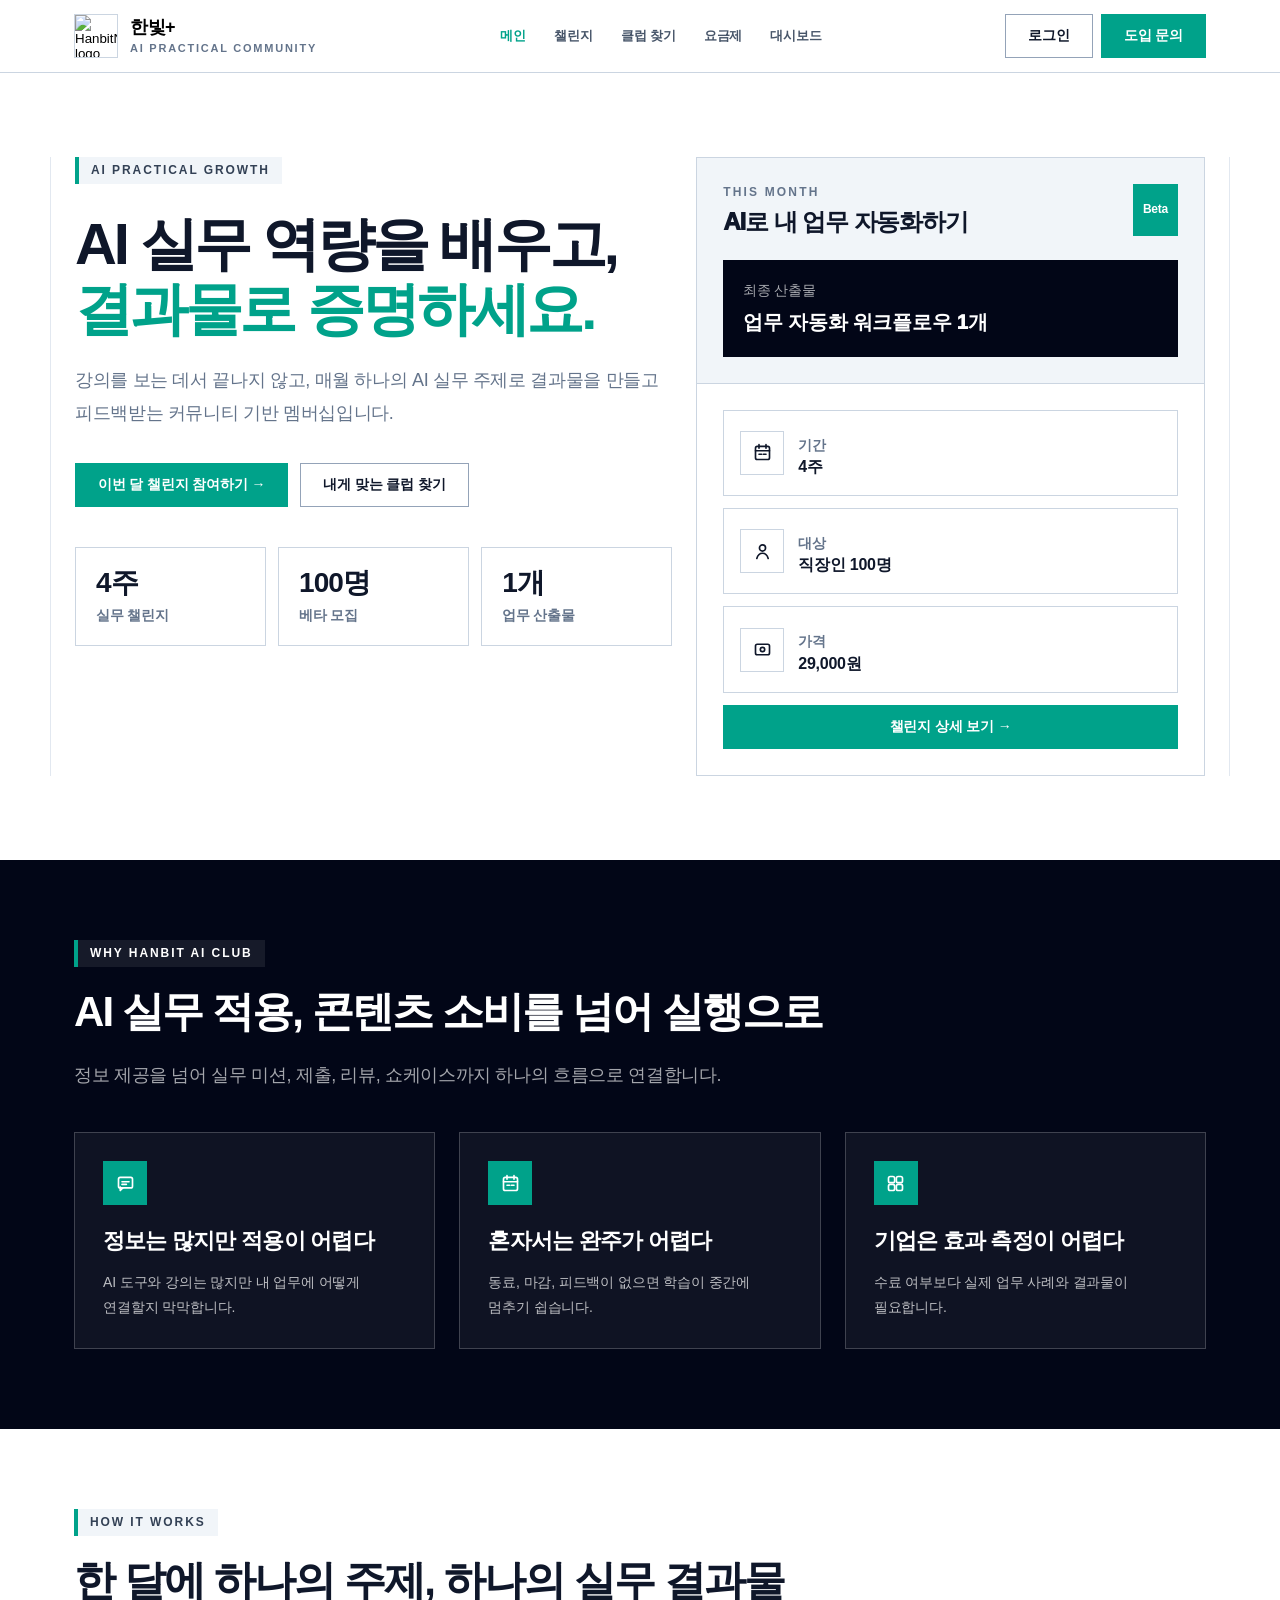
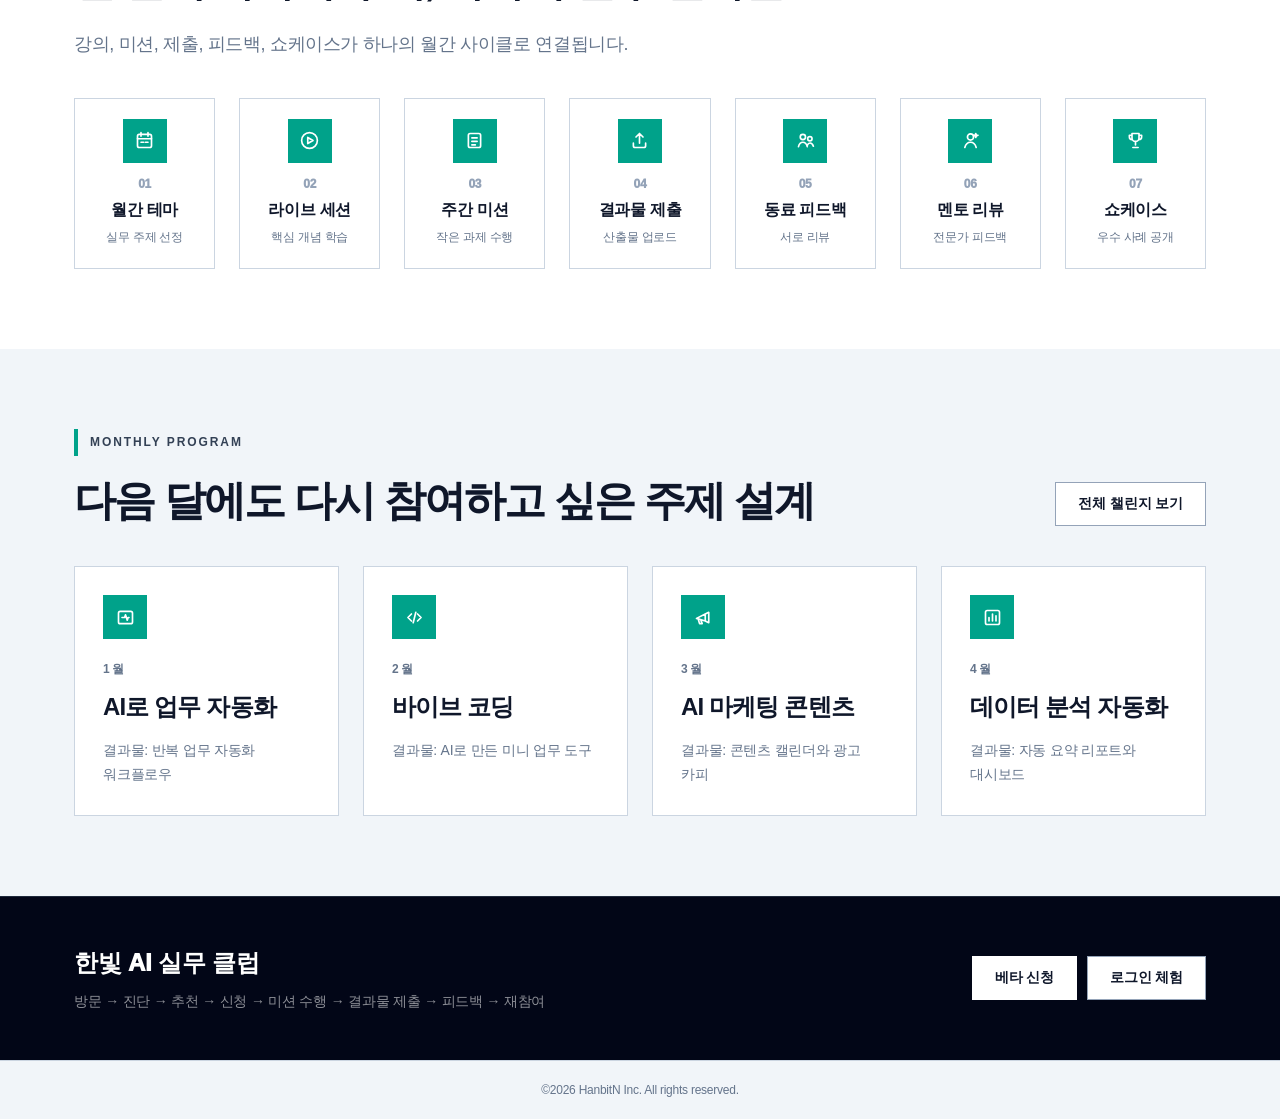
==== commit 0475a033: "수정함" ====
--- a/aiclub/index.html
+++ b/aiclub/index.html
@@ -3,8 +3,8 @@
 <head>
   <meta charset="UTF-8" />
   <meta name="viewport" content="width=device-width, initial-scale=1.0" />
-  <title>한빛 AI 실무 클럽</title>
-  <meta name="description" content="AI 실무 역량을 배우고 결과물로 증명하는 커뮤니티 기반 멤버십" />
+  <title>AI 시대, 기술과 사람을 연결합니다. 배움 옆에, 한빛+</title>
+  <meta name="description" content="AI 시대, 기술과 사람을 연결합니다." />
   <link rel="preconnect" href="https://cdn.jsdelivr.net" />
   <link rel="stylesheet" href="https://cdn.jsdelivr.net/gh/orioncactus/pretendard/dist/web/static/pretendard.css" />
   <style>
@@ -183,11 +183,14 @@
     .profile { background: var(--dark); color: white; padding: 20px; margin-bottom: 16px; }
     .side-nav { display: grid; gap: 4px; }
     .side-nav button { display: flex; gap: 10px; align-items: center; border: 0; background: white; color: var(--muted); padding: 13px 14px; text-align: left; font-weight: 900; }
+    .side-nav button svg { width: 17px; height: 17px; flex: 0 0 17px; }
     .side-nav button.active { background: var(--brand); color: white; }
     .dashboard-main { min-width: 0; flex: 1; }
     .dash-head { display: flex; align-items: center; justify-content: space-between; gap: 20px; margin-bottom: 26px; }
     .dash-title { font-size: 40px; line-height: 1.18; font-weight: 900; letter-spacing: -.045em; }
     .dash-grid { display: grid; grid-template-columns: 1.15fr .85fr; gap: 24px; margin-top: 24px; }
+    .dashboard-main .btn svg { width: 16px; height: 16px; flex: 0 0 16px; }
+    .dashboard-main .upload-zone svg { width: 18px; height: 18px; flex: 0 0 18px; }
     .form-grid { display: grid; gap: 12px; margin-top: 16px; }
     input, textarea { width: 100%; border: 1px solid var(--line); background: white; padding: 14px 16px; font-size: 14px; line-height: 1.6; font-weight: 500; outline: none; }
     input:focus, textarea:focus { border-color: var(--brand); }
@@ -379,7 +382,7 @@
           </div>
         </section>
         <section class="section dark-section"><div class="container"><div style="max-width:760px; margin-bottom:40px;"><span class="eyebrow dark">WHY HANBIT AI CLUB</span><h2 class="section-title">AI 실무 적용, 콘텐츠 소비를 넘어 실행으로</h2><p class="lead">정보 제공을 넘어 실무 미션, 제출, 리뷰, 쇼케이스까지 하나의 흐름으로 연결합니다.</p></div><div class="grid grid-3">${[["prompt","정보는 많지만 적용이 어렵다","AI 도구와 강의는 많지만 내 업무에 어떻게 연결할지 막막합니다."],["calendar","혼자서는 완주가 어렵다","동료, 마감, 피드백이 없으면 학습이 중간에 멈추기 쉽습니다."],["dashboard","기업은 효과 측정이 어렵다","수료 여부보다 실제 업무 사례와 결과물이 필요합니다."]].map(([i,t,d]) => `<div class="dark-card">${iconBox(i,true)}<h3 class="card-title">${t}</h3><p class="card-desc">${d}</p></div>`).join("")}</div></div></section>
-        <section class="section"><div class="container center"><span class="eyebrow">HOW IT WORKS</span><h2 class="section-title">한 달에 하나의 주제, 하나의 실무 결과물</h2><p class="lead">강의, 미션, 제출, 피드백, 쇼케이스가 하나의 월간 사이클로 연결됩니다.</p><div class="grid grid-7" style="margin-top:36px;">${DATA.steps.map(([l,d,i], idx) => `<div class="step-card">${iconBox(i,true)}<div class="step-no">0${idx+1}</div><div class="step-title">${l}</div><div class="step-desc">${d}</div></div>`).join("")}</div></div></section>
+        <section class="section"><div class="container"><span class="eyebrow">HOW IT WORKS</span><h2 class="section-title">한 달에 하나의 주제, 하나의 실무 결과물</h2><p class="lead">강의, 미션, 제출, 피드백, 쇼케이스가 하나의 월간 사이클로 연결됩니다.</p><div class="grid grid-7" style="margin-top:36px;">${DATA.steps.map(([l,d,i], idx) => `<div class="step-card">${iconBox(i,true)}<div class="step-no">0${idx+1}</div><div class="step-title">${l}</div><div class="step-desc">${d}</div></div>`).join("")}</div></div></section>
         <section class="section card-muted"><div class="container"><div class="split-head"><div><span class="eyebrow">MONTHLY PROGRAM</span><h2 class="section-title">다음 달에도 다시 참여하고 싶은 주제 설계</h2></div><button class="btn btn-secondary" data-route="challenge">전체 챌린지 보기</button></div><div class="grid grid-4">${DATA.themes.map(([m,t,o,i]) => `<div class="card pad theme-card">${iconBox(i,true)}<div class="kicker" style="margin-top:22px;">${m}</div><h3>${t}</h3><p>결과물: ${o}</p></div>`).join("")}</div></div></section>`;
     }
 
